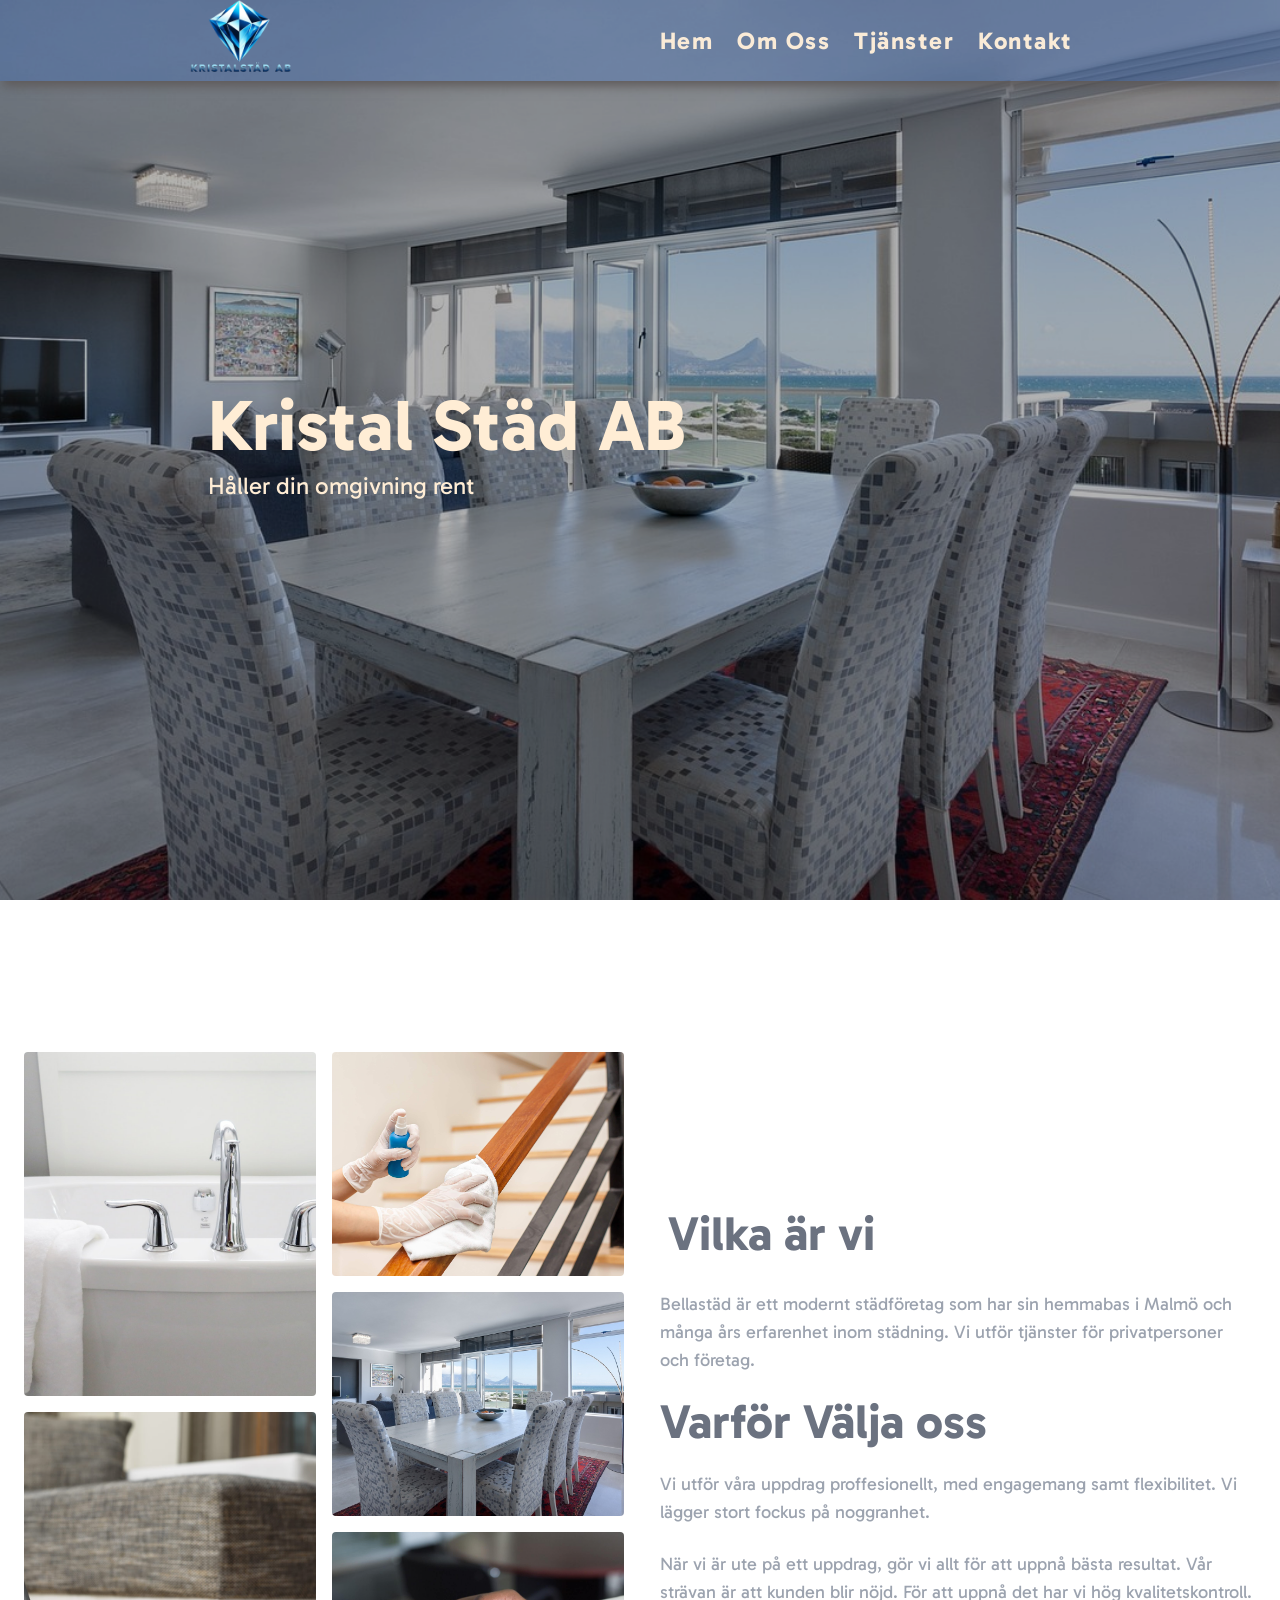
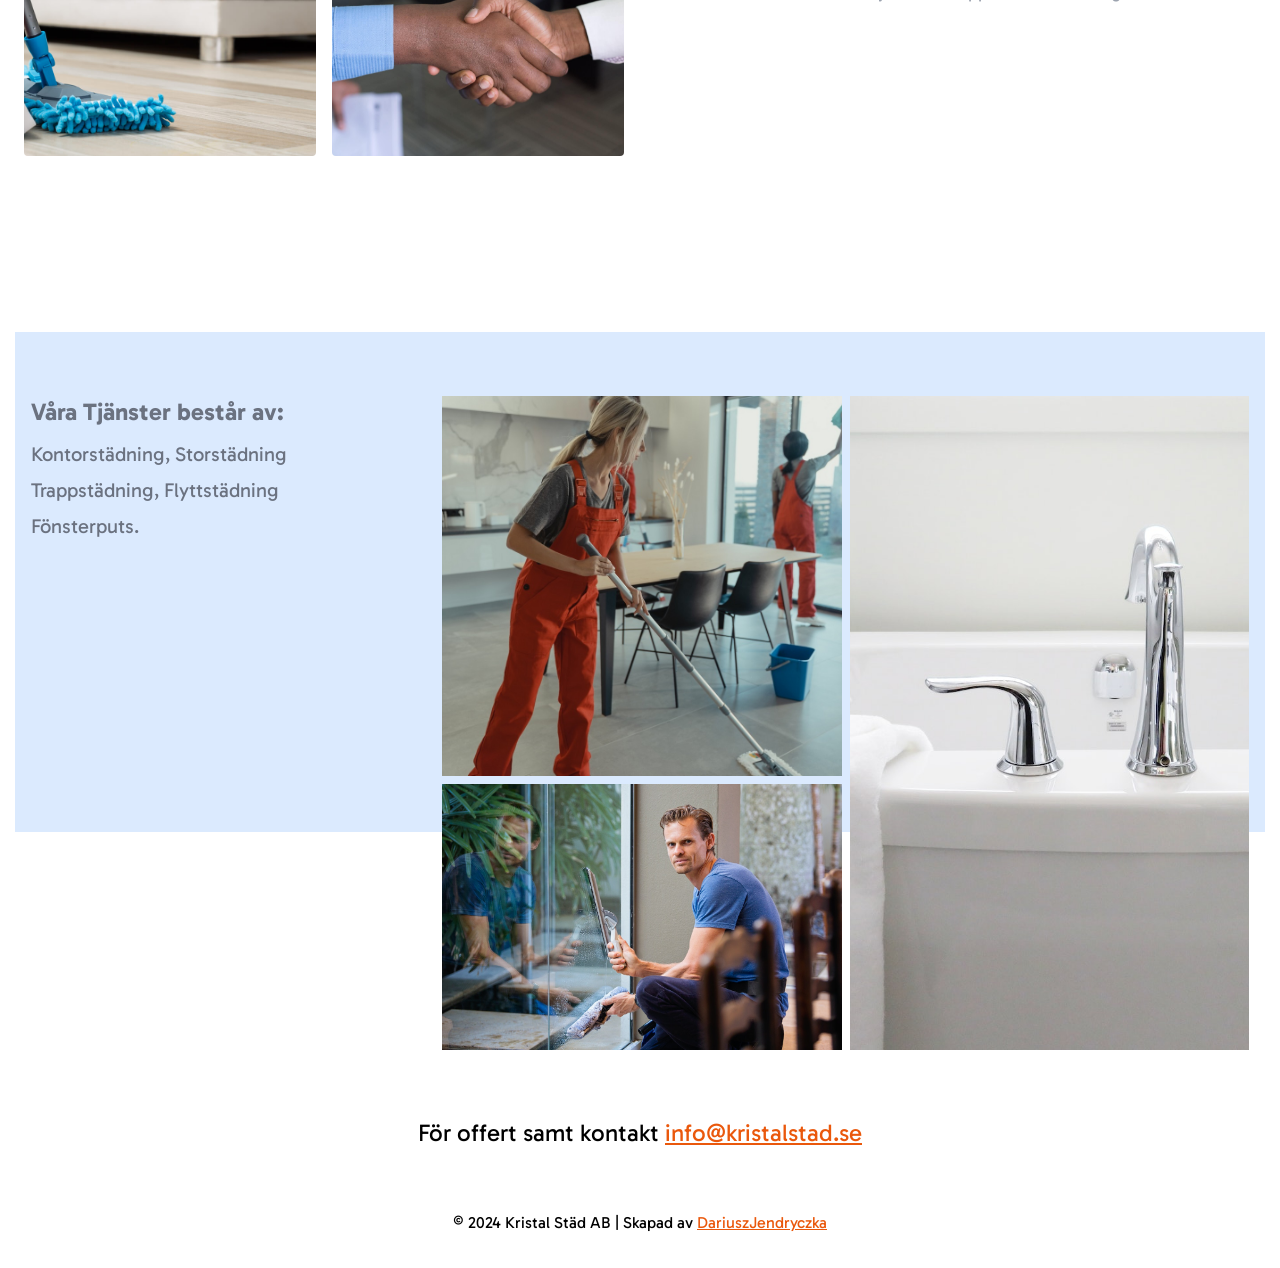
==== index.html @ 4c47a873 "Added logo" ====
<!DOCTYPE html>
<html lang="sv">
  <head>
    <meta charset="UTF-8" />
    <meta name="viewport" content="width=device-width, initial-scale=1.0" />
    <link rel="stylesheet" href="css/style.css" />
    <link rel="preconnect" href="https://fonts.googleapis.com" />
    <link rel="preconnect" href="https://fonts.gstatic.com" crossorigin />
    <link
      href="https://fonts.googleapis.com/css2?family=Gabarito:wght@400;500;600;800&display=swap"
      rel="stylesheet"
    />
    <title>Kristal Städ AB</title>
  </head>
  <body>
    <nav>
      <div class="logo">
        <a href="#"><img src="images/Logo Kristalstäd AB.png" alt="KristalStäd Logo" width="110"></a>
      </div>
      <ul class="nav-links">
        <li><a href="#">Hem</a></li>
        <li><a href="#about">Om Oss</a></li>
        <li><a href="#services">Tjänster</a></li>
        <li><a href="#contact">Kontakt</a></li>
      </ul>
      <div class="hamburger">
        <div class="line1"></div>
        <div class="line2"></div>
        <div class="line3"></div>
      </div>
    </nav>
    <main class="splash h-[100vh] flex flex-col justify-center items-start text-white">
        <div class="bg-black/30 absolute top-0 left-0 w-full h-screen"></div>
      <div class="md:left-[15%] absolute p-4">
        <h1 class="font-bold text-5xl md:text-7xl drop-shadow-2xl text-orange-100 z-50">
          Kristal Städ AB
        </h1>
        <h2 class="drop-shadow-2xl py-2 text-2xl text-orange-100">Håller din omgivning rent</h2>
      </div>
      
    </main>
    <section
      class="about max-w-[1300px] m-auto my-8 pt-28 px-4 grid lg:grid-cols-2 gap-4"
      id="about"
    >
      <div class="grid grid-cols-2 grid-rows-6 h-[80vh]">
        <img
          src="images/clean.jpg"
          alt=""
          class="object-cover w-full h-full p-2 row-span-3 rounded-xl"
        />

        <img
          src="images/omoss.jpg"
          alt=""
          class="object-cover w-full h-full p-2 row-span-2 rounded-xl"
        />

        <img
          src="images/dining.jpg"
          alt=""
          class="object-cover w-full h-full p-2 row-span-2 rounded-xl"
        />

        <img
          src="images/main .jpg"
          alt=""
          class="object-cover w-full h-full p-2 row-span-3 rounded-xl"
        />

        <img
          src="images/happy.jpg"
          alt=""
          class="object-cover w-full h-full p-2 row-span-2 rounded-xl"
        />
      </div>
      <div class="flex flex-col h-full justify-center">
        <h2 class="text-5xl font-bold p-5 text-gray-500">Vilka är vi</h2>
        <p class="p-3 text-lg text-gray-400">
          Bellastäd är ett modernt städföretag som har sin hemmabas i Malmö och
          många års erfarenhet inom städning. Vi utför tjänster för
          privatpersoner och företag.
        </p>
        <h2 class="text-5xl font-bold p-3 text-gray-500">Varför Välja oss</h2>
        <p class="p-3 text-lg text-gray-400">
          Vi utför våra uppdrag proffesionellt, med engagemang samt
          flexibilitet. Vi lägger stort fockus på noggranhet.
        </p>
        <p class="p-3 text-lg text-gray-400">
          När vi är ute på ett uppdrag, gör vi allt för att uppnå bästa
          resultat. Vår strävan är att kunden blir nöjd. För att uppnå det har
          vi hög kvalitetskontroll.
        </p>
      </div>
    </section>
    <section class="services h-full pt-14" id="services">
        <div id="services" class=" max-w-[1250px] lg:h-[500px] bg-blue-100 mx-auto my-20 pt-16 lg:mb-[20%] md:mb-[15%]  px-4 grid grid-cols-3 gap-4">
            <div class="  relative lg:col-span-1 col-span-3">
              <h3 class=" text-2xl font-bold text-gray-500">Våra Tjänster består av:</h3>
              <ul class=" pt-2 text-gray-500">
                <li class=" text-xl py-1">Kontorstädning, Storstädning</li>
                
                <li class=" text-xl py-1">Trappstädning, Flyttstädning</li>
                
                <li class=" text-xl py-1">Fönsterputs.</li>
              </ul>
            </div>
      
            <div class=" grid grid-cols-2 col-span-2 gap-2">
              <img class=" object-cover w-full h-[60%] lg:h-full row-span-1" src="images/kontor.jpg" alt='Städning av kontor' />
              <img class=" object-cover w-full h-full row-span-2" src="images/clean.jpg" alt='Städning av kontor' />
              <img class=" object-cover w-full h-[60%] lg:h-full row-span-1" src="images/window.jpg" alt='Städning av kontor' />
            </div>
          </div>
    </section>
    <footer id="contact">
      <div class=' w-full h-[10vh] flex justify-center items-center'>
        <h3 class="md:text-2xl">För offert samt kontakt <a href="mailto:info@kristalstad.se" class=' underline text-orange-600'>info@kristalstad.se</a></h3>
      </div>
      <div class=' w-full h-[10vh] flex justify-center items-center'>
        <p>&copy; 2024 Kristal Städ AB | Skapad av <a href="https://dariuszjendryczka.com" class=' underline text-orange-600'>DariuszJendryczka</a></p>
    </div>
    </footer>
    <script src="script.js"></script>
  </body>
</html>
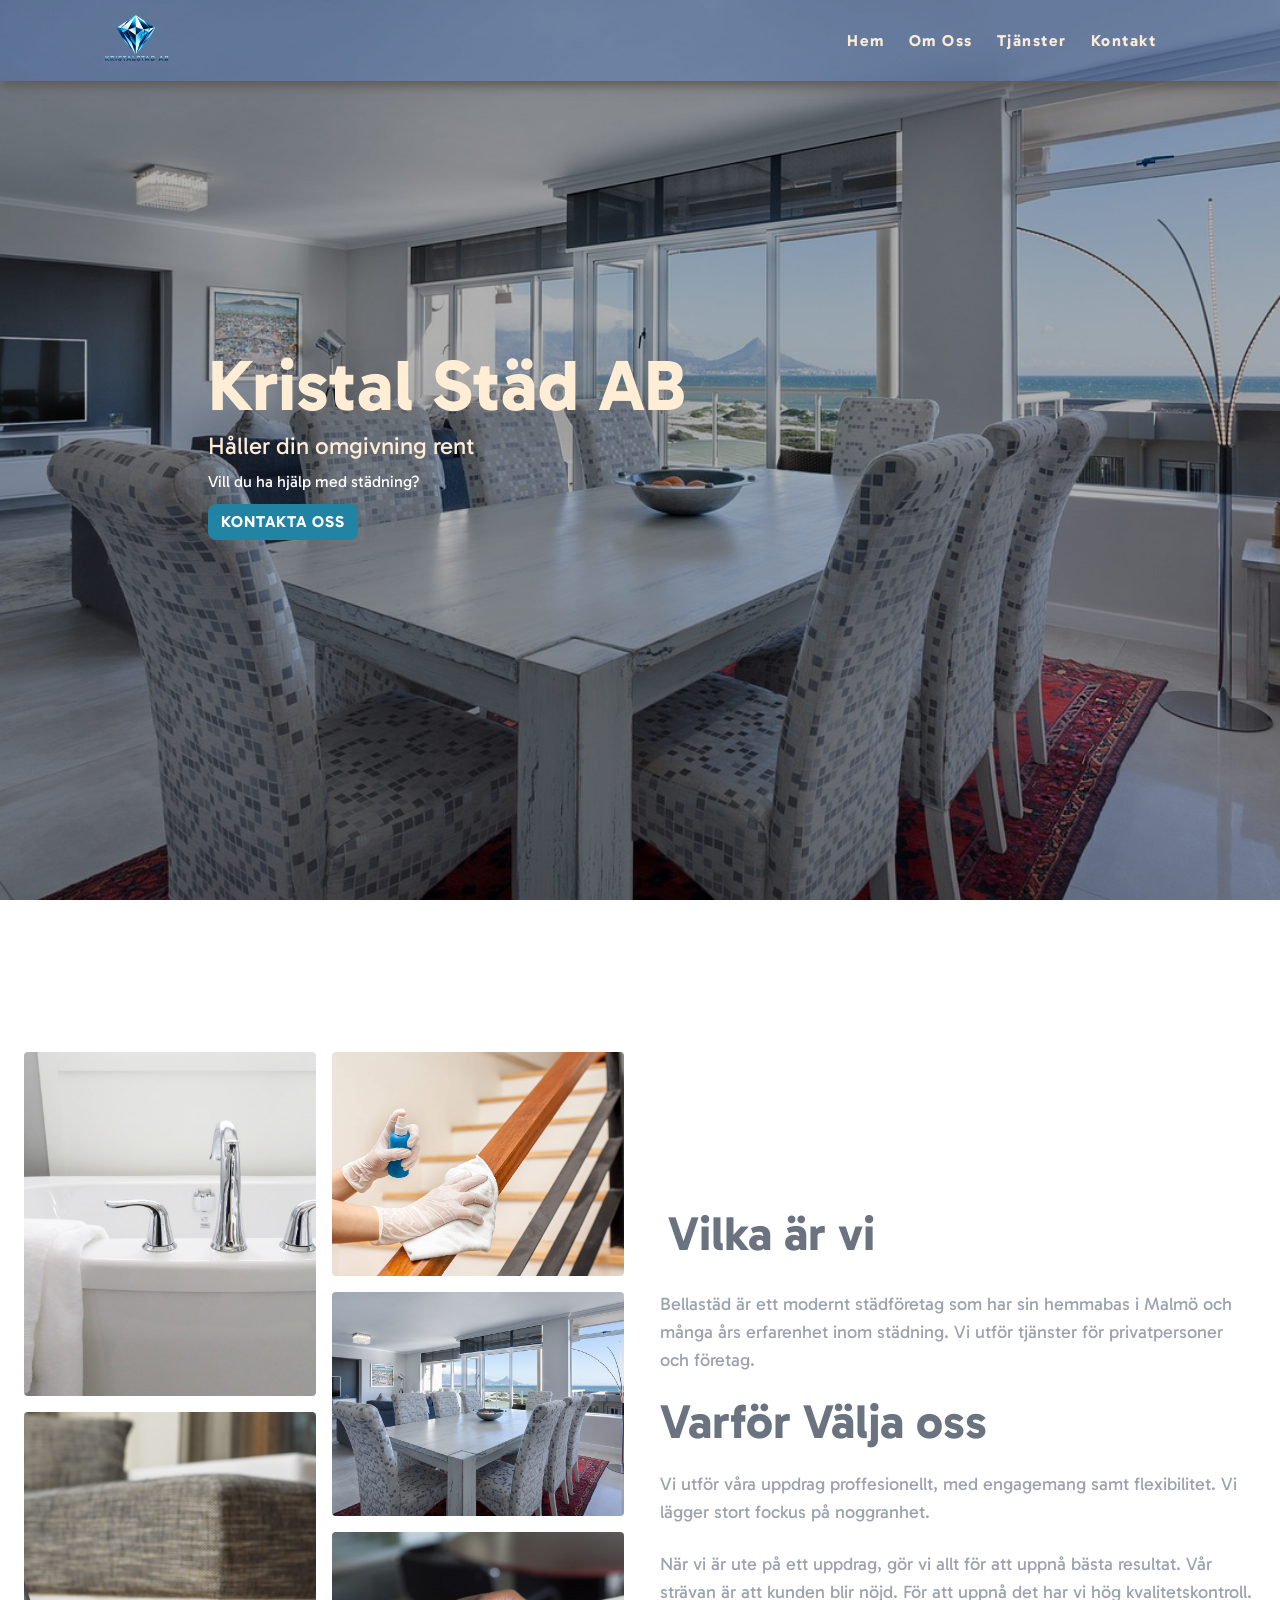
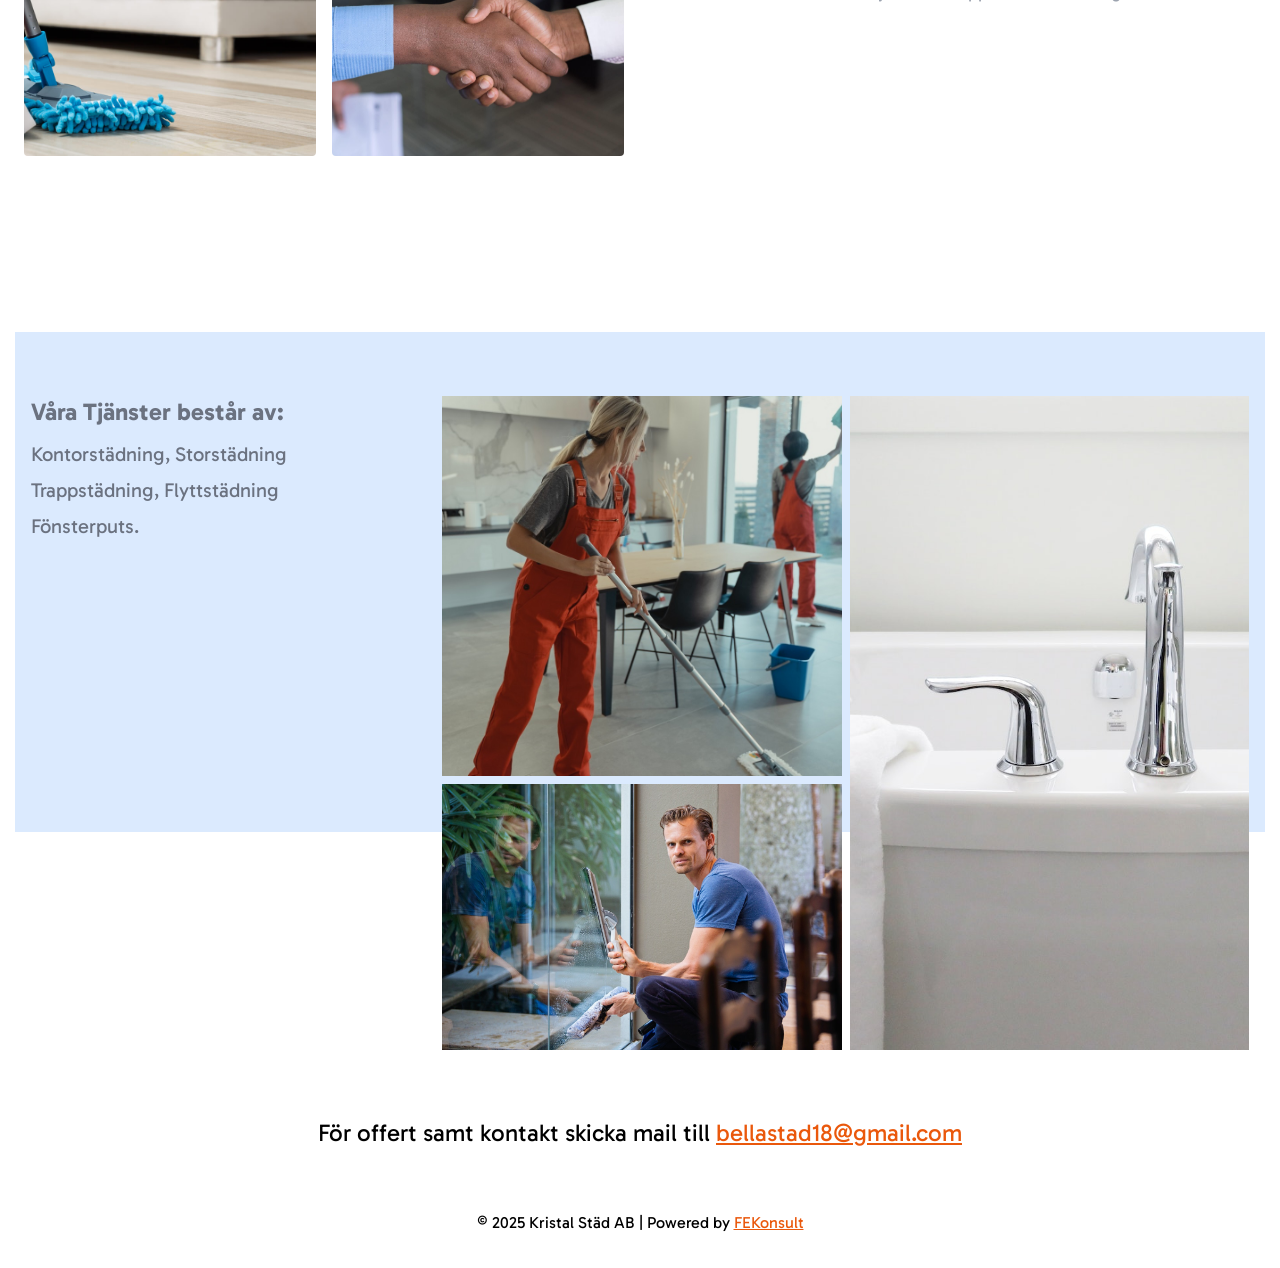
==== commit cb4da6b9: "rev3" ====
--- a/index.html
+++ b/index.html
@@ -15,7 +15,7 @@
   <body>
     <nav>
       <div class="logo">
-        <a href="#"><img src="images/Logo Kristalstäd AB.png" alt="KristalStäd Logo" width="110"></a>
+        <a href="#"><img src="images/Logo Kristalstäd AB.png" alt="KristalStäd Logo"  width="70"></a>
       </div>
       <ul class="nav-links">
         <li><a href="#">Hem</a></li>
@@ -36,6 +36,8 @@
           Kristal Städ AB
         </h1>
         <h2 class="drop-shadow-2xl py-2 text-2xl text-orange-100">Håller din omgivning rent</h2>
+        <p>Vill du ha hjälp med städning?</p>
+        <button class="cta-button" onclick="window.location.href='#contact'">Kontakta oss</button>
       </div>
       
     </main>
@@ -115,10 +117,10 @@
     </section>
     <footer id="contact">
       <div class=' w-full h-[10vh] flex justify-center items-center'>
-        <h3 class="md:text-2xl">För offert samt kontakt <a href="mailto:info@kristalstad.se" class=' underline text-orange-600'>info@kristalstad.se</a></h3>
+        <h3 class="md:text-2xl">För offert samt kontakt skicka mail till <a href="mailto:info@kristalstad.se" class=' underline text-orange-600'>bellastad18@gmail.com</a></h3>
       </div>
       <div class=' w-full h-[10vh] flex justify-center items-center'>
-        <p>&copy; 2024 Kristal Städ AB | Skapad av <a href="https://dariuszjendryczka.com" class=' underline text-orange-600'>DariuszJendryczka</a></p>
+        <p>&copy; 2025 Kristal Städ AB | Powered by <a href="https://fekonsult" class=' underline text-orange-600'>FEKonsult</a></p>
     </div>
     </footer>
     <script src="script.js"></script>
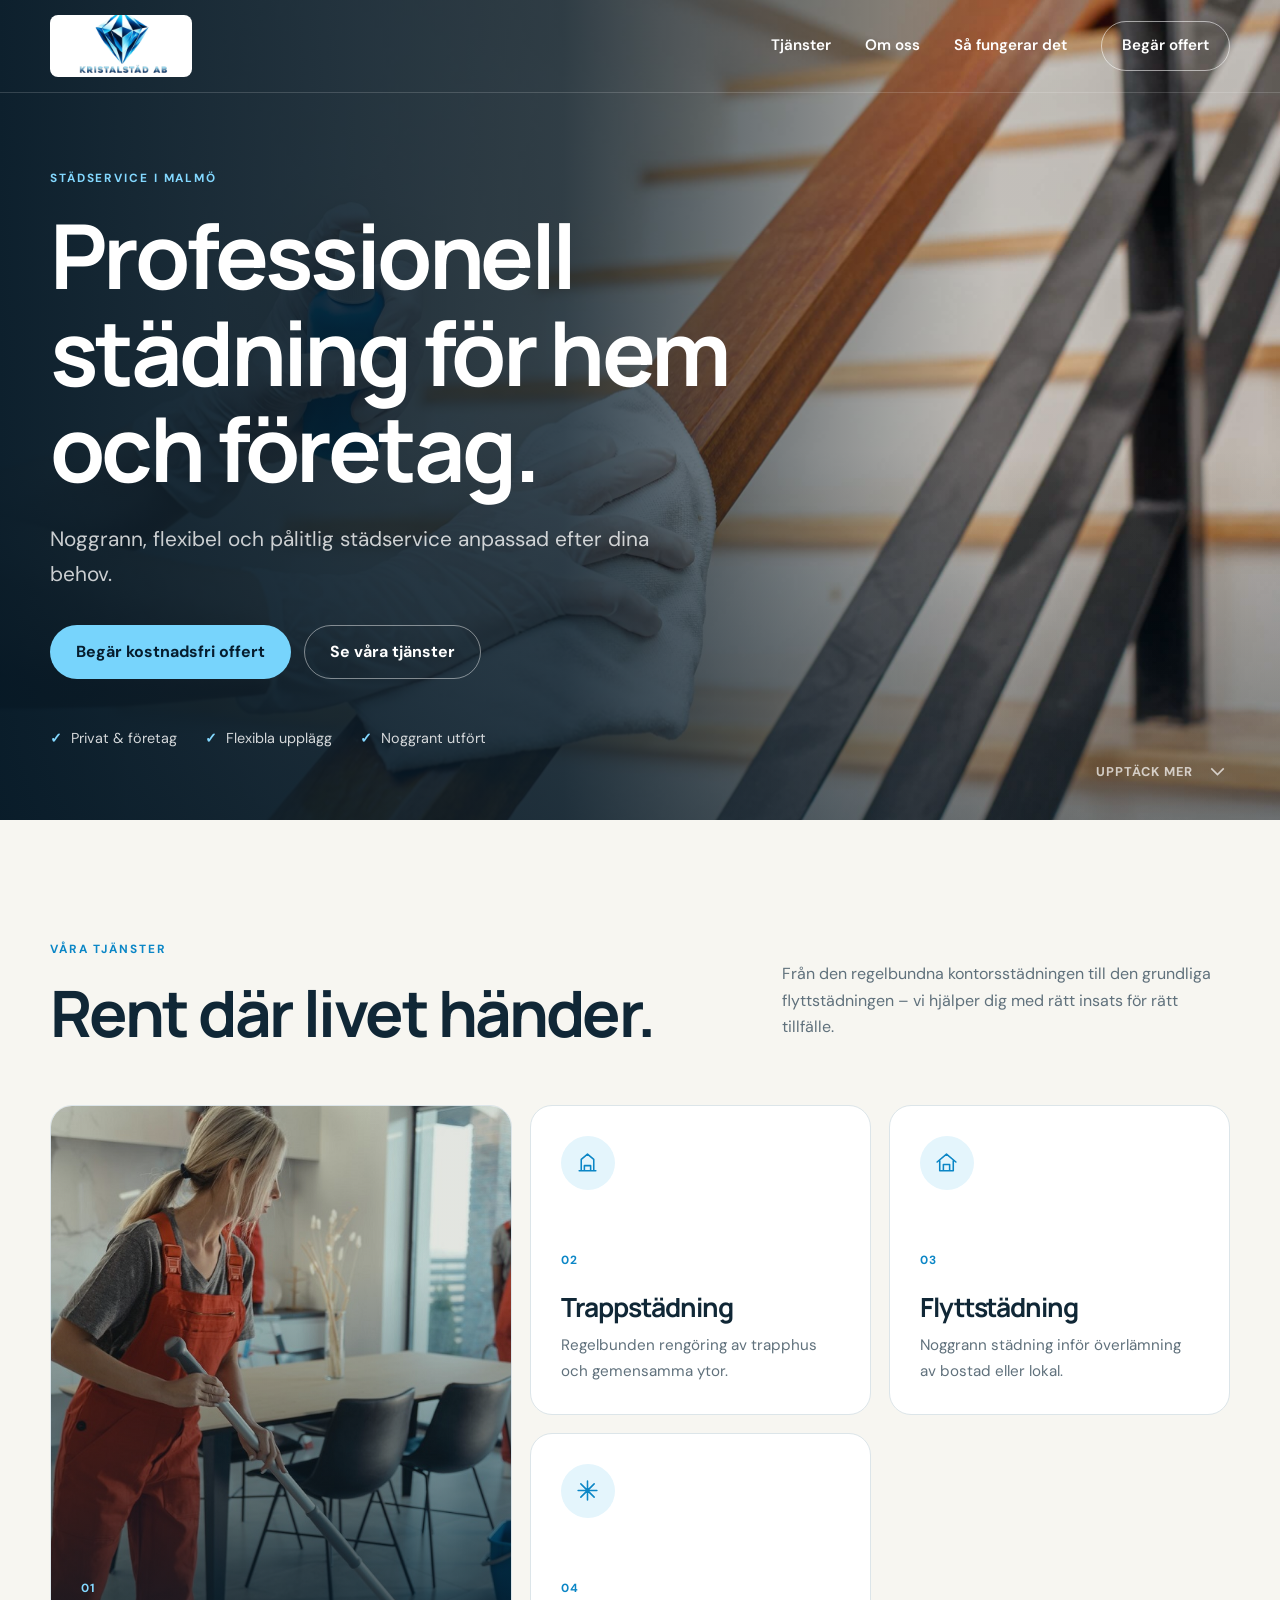
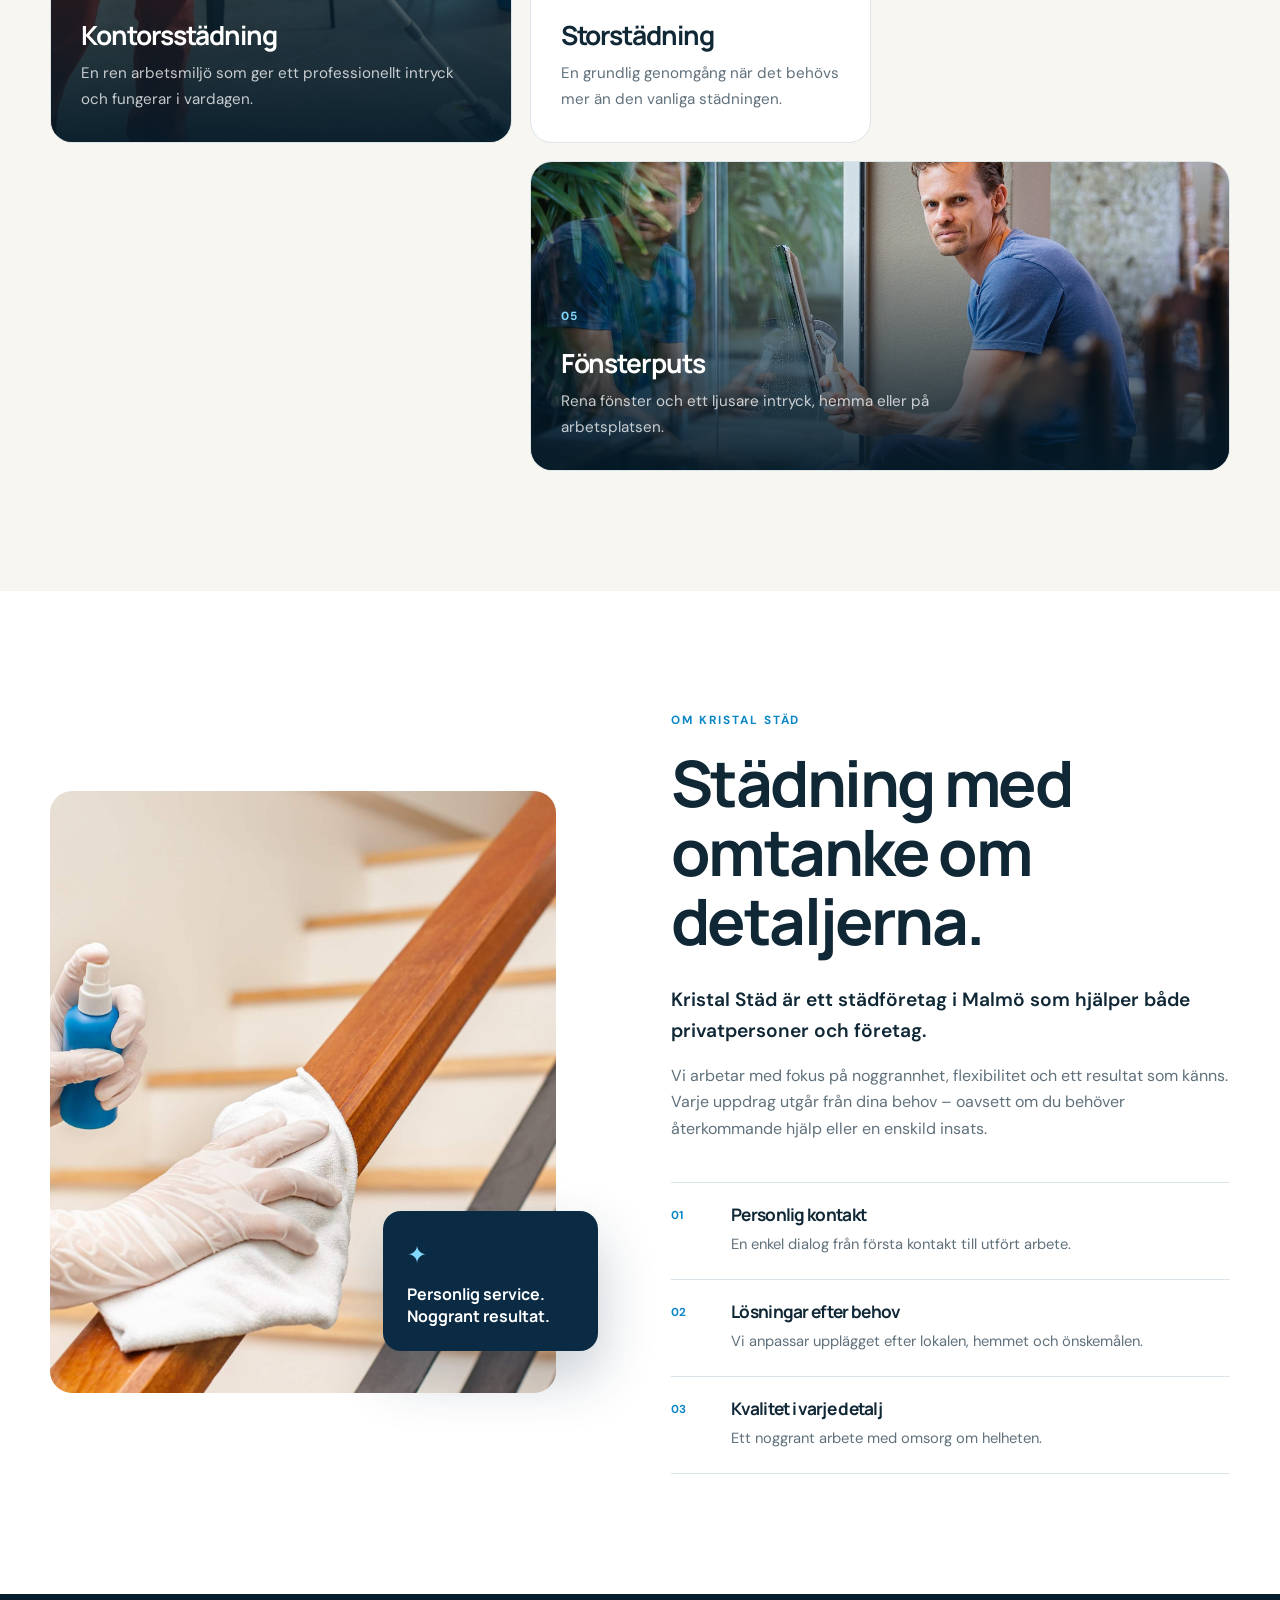
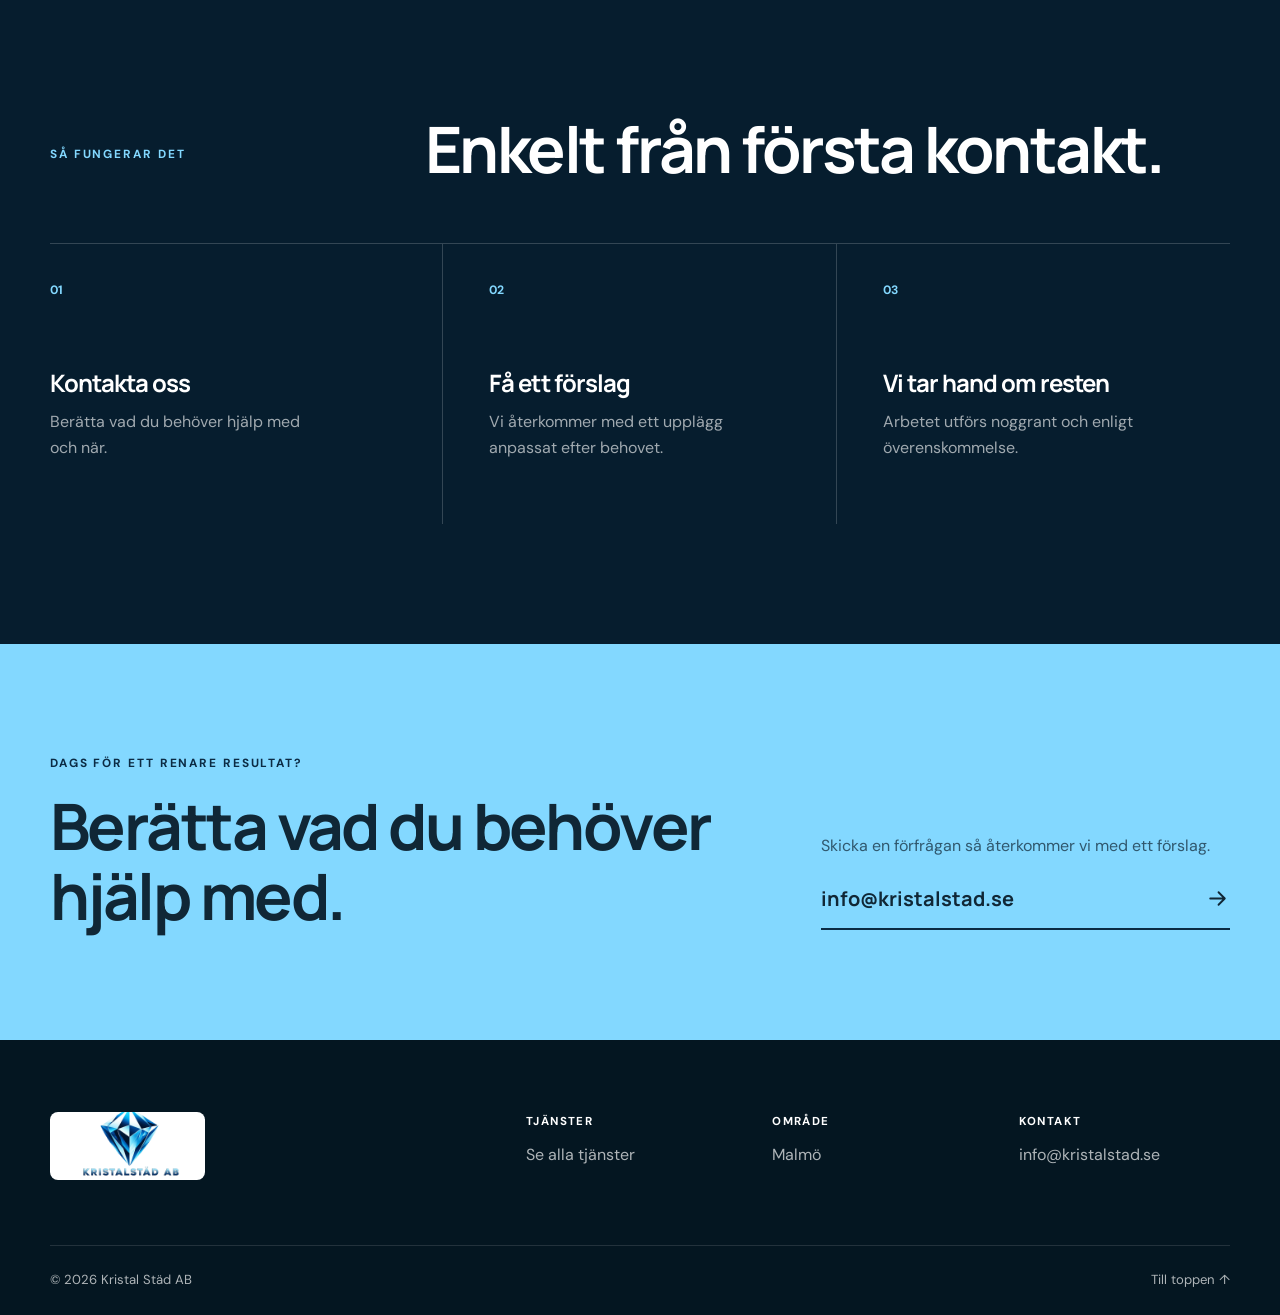
==== commit 4df608f0: "Redesign Kristal Stad website" ====
--- a/index.html
+++ b/index.html
@@ -1,128 +1,127 @@
-<!DOCTYPE html>
+<!doctype html>
 <html lang="sv">
-  <head>
-    <meta charset="UTF-8" />
-    <meta name="viewport" content="width=device-width, initial-scale=1.0" />
-    <link rel="stylesheet" href="css/style.css" />
-    <link rel="preconnect" href="https://fonts.googleapis.com" />
-    <link rel="preconnect" href="https://fonts.gstatic.com" crossorigin />
-    <link
-      href="https://fonts.googleapis.com/css2?family=Gabarito:wght@400;500;600;800&display=swap"
-      rel="stylesheet"
-    />
-    <title>Kristal Städ AB</title>
-  </head>
-  <body>
-    <nav>
-      <div class="logo">
-        <a href="#"><img src="images/Logo Kristalstäd AB.png" alt="KristalStäd Logo"  width="70"></a>
+<head>
+  <meta charset="UTF-8">
+  <meta name="viewport" content="width=device-width, initial-scale=1.0">
+  <meta name="description" content="Kristal Städ erbjuder professionell städning för privatpersoner och företag i Malmö. Kontorsstädning, flyttstädning, storstädning, trappstädning och fönsterputs.">
+  <meta name="theme-color" content="#0b2b44">
+  <title>Kristal Städ | Professionell städning i Malmö</title>
+  <link rel="preconnect" href="https://fonts.googleapis.com">
+  <link rel="preconnect" href="https://fonts.gstatic.com" crossorigin>
+  <link href="https://fonts.googleapis.com/css2?family=DM+Sans:wght@400;500;600;700&family=Manrope:wght@500;600;700;800&display=swap" rel="stylesheet">
+  <link rel="stylesheet" href="css/style.css">
+  <script src="script.js" defer></script>
+</head>
+<body>
+  <a class="skip-link" href="#main">Hoppa till innehållet</a>
+  <header class="site-header" data-header>
+    <div class="container header-inner">
+      <a class="brand" href="#top" aria-label="Kristal Städ – startsida"><img src="images/Logo Kristalstäd AB.png" alt="Kristal Städ AB"></a>
+      <button class="menu-toggle" type="button" aria-expanded="false" aria-controls="main-navigation" aria-label="Öppna meny"><span></span><span></span><span></span></button>
+      <nav class="main-nav" id="main-navigation" aria-label="Huvudmeny">
+        <a href="#tjanster">Tjänster</a><a href="#om-oss">Om oss</a><a href="#sa-fungerar-det">Så fungerar det</a>
+        <a class="nav-cta" href="mailto:info@kristalstad.se?subject=Offertförfrågan">Begär offert</a>
+      </nav>
+    </div>
+  </header>
+
+  <main id="main">
+    <section class="hero" id="top">
+      <div class="hero-image" aria-hidden="true"></div><div class="hero-overlay" aria-hidden="true"></div>
+      <div class="container hero-content">
+        <p class="eyebrow light">Städservice i Malmö</p>
+        <h1>Professionell städning för hem och företag.</h1>
+        <p class="hero-lead">Noggrann, flexibel och pålitlig städservice anpassad efter dina behov.</p>
+        <div class="hero-actions">
+          <a class="button button-primary" href="mailto:info@kristalstad.se?subject=Offertförfrågan">Begär kostnadsfri offert</a>
+          <a class="button button-ghost" href="#tjanster">Se våra tjänster</a>
+        </div>
+        <ul class="trust-list" aria-label="Fördelar"><li>Privat &amp; företag</li><li>Flexibla upplägg</li><li>Noggrant utfört</li></ul>
       </div>
-      <ul class="nav-links">
-        <li><a href="#">Hem</a></li>
-        <li><a href="#about">Om Oss</a></li>
-        <li><a href="#services">Tjänster</a></li>
-        <li><a href="#contact">Kontakt</a></li>
-      </ul>
-      <div class="hamburger">
-        <div class="line1"></div>
-        <div class="line2"></div>
-        <div class="line3"></div>
-      </div>
-    </nav>
-    <main class="splash h-[100vh] flex flex-col justify-center items-start text-white">
-        <div class="bg-black/30 absolute top-0 left-0 w-full h-screen"></div>
-      <div class="md:left-[15%] absolute p-4">
-        <h1 class="font-bold text-5xl md:text-7xl drop-shadow-2xl text-orange-100 z-50">
-          Kristal Städ AB
-        </h1>
-        <h2 class="drop-shadow-2xl py-2 text-2xl text-orange-100">Håller din omgivning rent</h2>
-        <p>Vill du ha hjälp med städning?</p>
-        <button class="cta-button" onclick="window.location.href='#contact'">Kontakta oss</button>
-      </div>
-      
-    </main>
-    <section
-      class="about max-w-[1300px] m-auto my-8 pt-28 px-4 grid lg:grid-cols-2 gap-4"
-      id="about"
-    >
-      <div class="grid grid-cols-2 grid-rows-6 h-[80vh]">
-        <img
-          src="images/clean.jpg"
-          alt=""
-          class="object-cover w-full h-full p-2 row-span-3 rounded-xl"
-        />
+      <a class="scroll-cue" href="#tjanster" aria-label="Fortsätt till våra tjänster"><span>Upptäck mer</span><svg viewBox="0 0 24 24" aria-hidden="true"><path d="m6 9 6 6 6-6"/></svg></a>
+    </section>
 
-        <img
-          src="images/omoss.jpg"
-          alt=""
-          class="object-cover w-full h-full p-2 row-span-2 rounded-xl"
-        />
-
-        <img
-          src="images/dining.jpg"
-          alt=""
-          class="object-cover w-full h-full p-2 row-span-2 rounded-xl"
-        />
-
-        <img
-          src="images/main .jpg"
-          alt=""
-          class="object-cover w-full h-full p-2 row-span-3 rounded-xl"
-        />
-
-        <img
-          src="images/happy.jpg"
-          alt=""
-          class="object-cover w-full h-full p-2 row-span-2 rounded-xl"
-        />
-      </div>
-      <div class="flex flex-col h-full justify-center">
-        <h2 class="text-5xl font-bold p-5 text-gray-500">Vilka är vi</h2>
-        <p class="p-3 text-lg text-gray-400">
-          Bellastäd är ett modernt städföretag som har sin hemmabas i Malmö och
-          många års erfarenhet inom städning. Vi utför tjänster för
-          privatpersoner och företag.
-        </p>
-        <h2 class="text-5xl font-bold p-3 text-gray-500">Varför Välja oss</h2>
-        <p class="p-3 text-lg text-gray-400">
-          Vi utför våra uppdrag proffesionellt, med engagemang samt
-          flexibilitet. Vi lägger stort fockus på noggranhet.
-        </p>
-        <p class="p-3 text-lg text-gray-400">
-          När vi är ute på ett uppdrag, gör vi allt för att uppnå bästa
-          resultat. Vår strävan är att kunden blir nöjd. För att uppnå det har
-          vi hög kvalitetskontroll.
-        </p>
+    <section class="section services" id="tjanster">
+      <div class="container">
+        <div class="section-heading reveal">
+          <div><p class="eyebrow">Våra tjänster</p><h2>Rent där livet händer.</h2></div>
+          <p>Från den regelbundna kontorsstädningen till den grundliga flyttstädningen – vi hjälper dig med rätt insats för rätt tillfälle.</p>
+        </div>
+        <div class="service-grid">
+          <article class="service-card service-card-featured reveal">
+            <img src="images/kontor.jpg" alt="Städning av en modern kontorsmiljö" loading="lazy"><div class="service-shade"></div>
+            <div class="service-content"><span class="service-number">01</span><h3>Kontorsstädning</h3><p>En ren arbetsmiljö som ger ett professionellt intryck och fungerar i vardagen.</p></div>
+          </article>
+          <article class="service-card reveal">
+            <span class="service-icon" aria-hidden="true"><svg viewBox="0 0 24 24"><path d="M4 20h16M6 20V9l6-5 6 5v11M9 20v-5h6v5"/></svg></span>
+            <span class="service-number">02</span><h3>Trappstädning</h3><p>Regelbunden rengöring av trapphus och gemensamma ytor.</p>
+          </article>
+          <article class="service-card reveal">
+            <span class="service-icon" aria-hidden="true"><svg viewBox="0 0 24 24"><path d="M3 11.5 12 4l9 7.5M5.5 10v10h13V10M9 20v-6h6v6"/></svg></span>
+            <span class="service-number">03</span><h3>Flyttstädning</h3><p>Noggrann städning inför överlämning av bostad eller lokal.</p>
+          </article>
+          <article class="service-card reveal">
+            <span class="service-icon" aria-hidden="true"><svg viewBox="0 0 24 24"><path d="M12 3v18M3 12h18M5.6 5.6l12.8 12.8M18.4 5.6 5.6 18.4"/></svg></span>
+            <span class="service-number">04</span><h3>Storstädning</h3><p>En grundlig genomgång när det behövs mer än den vanliga städningen.</p>
+          </article>
+          <article class="service-card service-card-image reveal">
+            <img src="images/window.jpg" alt="Professionell fönsterputs" loading="lazy"><div class="service-shade"></div>
+            <div class="service-content"><span class="service-number">05</span><h3>Fönsterputs</h3><p>Rena fönster och ett ljusare intryck, hemma eller på arbetsplatsen.</p></div>
+          </article>
+        </div>
       </div>
     </section>
-    <section class="services h-full pt-14" id="services">
-        <div id="services" class=" max-w-[1250px] lg:h-[500px] bg-blue-100 mx-auto my-20 pt-16 lg:mb-[20%] md:mb-[15%]  px-4 grid grid-cols-3 gap-4">
-            <div class="  relative lg:col-span-1 col-span-3">
-              <h3 class=" text-2xl font-bold text-gray-500">Våra Tjänster består av:</h3>
-              <ul class=" pt-2 text-gray-500">
-                <li class=" text-xl py-1">Kontorstädning, Storstädning</li>
-                
-                <li class=" text-xl py-1">Trappstädning, Flyttstädning</li>
-                
-                <li class=" text-xl py-1">Fönsterputs.</li>
-              </ul>
-            </div>
-      
-            <div class=" grid grid-cols-2 col-span-2 gap-2">
-              <img class=" object-cover w-full h-[60%] lg:h-full row-span-1" src="images/kontor.jpg" alt='Städning av kontor' />
-              <img class=" object-cover w-full h-full row-span-2" src="images/clean.jpg" alt='Städning av kontor' />
-              <img class=" object-cover w-full h-[60%] lg:h-full row-span-1" src="images/window.jpg" alt='Städning av kontor' />
-            </div>
+
+    <section class="section about" id="om-oss">
+      <div class="container about-grid">
+        <div class="about-visual reveal">
+          <img src="images/omoss.jpg" alt="Noggrann rengöring av en trappa" loading="lazy">
+          <div class="about-note"><span class="sparkle" aria-hidden="true">✦</span><p>Personlig service.<br>Noggrant resultat.</p></div>
+        </div>
+        <div class="about-copy reveal">
+          <p class="eyebrow">Om Kristal Städ</p><h2>Städning med omtanke om detaljerna.</h2>
+          <p class="lead">Kristal Städ är ett städföretag i Malmö som hjälper både privatpersoner och företag.</p>
+          <p>Vi arbetar med fokus på noggrannhet, flexibilitet och ett resultat som känns. Varje uppdrag utgår från dina behov – oavsett om du behöver återkommande hjälp eller en enskild insats.</p>
+          <div class="value-list">
+            <div class="value-item"><span>01</span><div><h3>Personlig kontakt</h3><p>En enkel dialog från första kontakt till utfört arbete.</p></div></div>
+            <div class="value-item"><span>02</span><div><h3>Lösningar efter behov</h3><p>Vi anpassar upplägget efter lokalen, hemmet och önskemålen.</p></div></div>
+            <div class="value-item"><span>03</span><div><h3>Kvalitet i varje detalj</h3><p>Ett noggrant arbete med omsorg om helheten.</p></div></div>
           </div>
+        </div>
+      </div>
     </section>
-    <footer id="contact">
-      <div class=' w-full h-[10vh] flex justify-center items-center'>
-        <h3 class="md:text-2xl">För offert samt kontakt skicka mail till <a href="mailto:info@kristalstad.se" class=' underline text-orange-600'>bellastad18@gmail.com</a></h3>
+
+    <section class="section process" id="sa-fungerar-det">
+      <div class="container">
+        <div class="process-heading reveal"><p class="eyebrow light">Så fungerar det</p><h2>Enkelt från första kontakt.</h2></div>
+        <div class="process-grid">
+          <article class="process-step reveal"><span>01</span><h3>Kontakta oss</h3><p>Berätta vad du behöver hjälp med och när.</p></article>
+          <article class="process-step reveal"><span>02</span><h3>Få ett förslag</h3><p>Vi återkommer med ett upplägg anpassat efter behovet.</p></article>
+          <article class="process-step reveal"><span>03</span><h3>Vi tar hand om resten</h3><p>Arbetet utförs noggrant och enligt överenskommelse.</p></article>
+        </div>
       </div>
-      <div class=' w-full h-[10vh] flex justify-center items-center'>
-        <p>&copy; 2025 Kristal Städ AB | Powered by <a href="https://fekonsult" class=' underline text-orange-600'>FEKonsult</a></p>
+    </section>
+
+    <section class="contact" id="kontakt">
+      <div class="container contact-inner reveal">
+        <div><p class="eyebrow">Dags för ett renare resultat?</p><h2>Berätta vad du behöver hjälp med.</h2></div>
+        <div class="contact-action"><p>Skicka en förfrågan så återkommer vi med ett förslag.</p>
+          <a class="email-link" href="mailto:info@kristalstad.se?subject=Offertförfrågan"><span>info@kristalstad.se</span><svg viewBox="0 0 24 24" aria-hidden="true"><path d="M5 12h14M13 6l6 6-6 6"/></svg></a>
+        </div>
+      </div>
+    </section>
+  </main>
+
+  <footer class="site-footer">
+    <div class="container footer-main">
+      <a class="brand footer-brand" href="#top" aria-label="Kristal Städ – tillbaka till toppen"><img src="images/Logo Kristalstäd AB.png" alt="Kristal Städ AB"></a>
+      <div class="footer-links">
+        <div><p class="footer-label">Tjänster</p><a href="#tjanster">Se alla tjänster</a></div>
+        <div><p class="footer-label">Område</p><p>Malmö</p></div>
+        <div><p class="footer-label">Kontakt</p><a href="mailto:info@kristalstad.se">info@kristalstad.se</a></div>
+      </div>
     </div>
-    </footer>
-    <script src="script.js"></script>
-  </body>
+    <div class="container footer-bottom"><p>© <span data-year></span> Kristal Städ AB</p><a href="#top">Till toppen ↑</a></div>
+  </footer>
+</body>
 </html>
--- a/css/style.css
+++ b/css/style.css
@@ -0,0 +1,176 @@
+:root {
+  --navy: #0b2b44; --navy-deep: #061d2e; --blue: #0b86c6; --blue-light: #e4f5fc;
+  --cream: #f7f6f1; --white: #fff; --ink: #102736; --muted: #60717c; --line: #dce5e9;
+  --container: 1180px; --radius: 22px;
+}
+*, *::before, *::after { box-sizing: border-box; }
+html { scroll-behavior: smooth; }
+body { margin: 0; color: var(--ink); background: var(--cream); font-family: "DM Sans", sans-serif; font-size: 16px; line-height: 1.65; -webkit-font-smoothing: antialiased; }
+body.menu-open { overflow: hidden; }
+img { display: block; max-width: 100%; }
+a { color: inherit; text-decoration: none; }
+button { color: inherit; font: inherit; }
+h1, h2, h3, p { margin-top: 0; }
+h1, h2, h3 { font-family: "Manrope", sans-serif; letter-spacing: -.04em; line-height: 1.08; }
+.container { width: min(calc(100% - 40px), var(--container)); margin-inline: auto; }
+.section { padding: 120px 0; }
+.skip-link { position: fixed; z-index: 1000; top: 10px; left: 10px; padding: 10px 16px; color: var(--white); background: var(--navy); transform: translateY(-160%); transition: transform .2s; }
+.skip-link:focus { transform: translateY(0); }
+.eyebrow { margin-bottom: 18px; color: var(--blue); font-size: .74rem; font-weight: 700; letter-spacing: .16em; text-transform: uppercase; }
+.eyebrow.light { color: #83d8ff; }
+.button { display: inline-flex; min-height: 54px; align-items: center; justify-content: center; border: 1px solid transparent; border-radius: 999px; padding: 0 25px; font-weight: 700; transition: transform .2s, background-color .2s, border-color .2s; }
+.button:hover { transform: translateY(-2px); }
+.button-primary { color: var(--navy-deep); background: #77d4fc; }
+.button-primary:hover { background: #a6e4ff; }
+.button-ghost { color: var(--white); border-color: rgba(255,255,255,.45); }
+.button-ghost:hover { border-color: var(--white); background: rgba(255,255,255,.08); }
+
+.site-header { position: fixed; z-index: 100; top: 0; left: 0; width: 100%; border-bottom: 1px solid rgba(255,255,255,.16); transition: background-color .25s, box-shadow .25s, border-color .25s; }
+.site-header.is-scrolled { border-color: transparent; background: rgba(6,29,46,.96); box-shadow: 0 10px 30px rgba(6,29,46,.15); backdrop-filter: blur(12px); }
+.header-inner { display: flex; min-height: 92px; align-items: center; justify-content: space-between; gap: 30px; }
+.brand { display: block; width: 142px; height: 62px; overflow: hidden; border-radius: 8px; background: var(--white); }
+.brand img { width: 100%; height: 100%; object-fit: contain; transform: scale(1.55); }
+.main-nav { display: flex; align-items: center; gap: 34px; color: var(--white); font-size: .95rem; font-weight: 600; }
+.main-nav > a:not(.nav-cta) { position: relative; }
+.main-nav > a:not(.nav-cta)::after { content: ""; position: absolute; right: 0; bottom: -7px; left: 0; height: 1px; background: #83d8ff; transform: scaleX(0); transform-origin: right; transition: transform .25s; }
+.main-nav > a:hover::after { transform: scaleX(1); transform-origin: left; }
+.nav-cta { border: 1px solid rgba(255,255,255,.55); border-radius: 999px; padding: 11px 20px; transition: background-color .2s, color .2s; }
+.nav-cta:hover { color: var(--navy); background: var(--white); }
+.menu-toggle { display: none; border: 0; background: transparent; cursor: pointer; }
+
+.hero { position: relative; display: flex; min-height: 820px; align-items: center; overflow: hidden; color: var(--white); background: var(--navy-deep); }
+.hero-image { position: absolute; inset: 0; background: url("../images/omoss.jpg") center 52% / cover no-repeat; transform: scale(1.02); }
+.hero-overlay { position: absolute; inset: 0; background: linear-gradient(90deg, rgba(4,24,38,.96) 0%, rgba(4,24,38,.8) 44%, rgba(4,24,38,.18) 78%), linear-gradient(0deg, rgba(4,24,38,.42), transparent 45%); }
+.hero-content { position: relative; z-index: 1; padding-top: 100px; }
+.hero-content h1 { max-width: 820px; margin-bottom: 25px; font-size: clamp(3.4rem, 7vw, 6.8rem); font-weight: 700; }
+.hero-lead { max-width: 600px; margin-bottom: 34px; color: rgba(255,255,255,.78); font-size: clamp(1.08rem, 2vw, 1.3rem); }
+.hero-actions { display: flex; flex-wrap: wrap; gap: 13px; }
+.trust-list { display: flex; flex-wrap: wrap; gap: 12px 28px; margin: 48px 0 0; padding: 0; list-style: none; color: rgba(255,255,255,.82); font-size: .9rem; }
+.trust-list li::before { content: "✓"; margin-right: 9px; color: #83d8ff; font-weight: 700; }
+.scroll-cue { position: absolute; z-index: 2; right: max(20px, calc((100% - var(--container))/2)); bottom: 36px; display: flex; align-items: center; gap: 12px; color: rgba(255,255,255,.7); font-size: .8rem; font-weight: 700; letter-spacing: .08em; text-transform: uppercase; }
+.scroll-cue svg { width: 25px; fill: none; stroke: currentColor; stroke-width: 1.5; }
+
+.services { background: var(--cream); }
+.section-heading { display: grid; grid-template-columns: 1.2fr .8fr; align-items: end; gap: 60px; margin-bottom: 58px; }
+.section-heading h2, .about-copy h2, .contact h2 { margin-bottom: 0; font-size: clamp(2.4rem, 5vw, 4.8rem); }
+.section-heading > p { max-width: 480px; margin-bottom: 6px; color: var(--muted); }
+.service-grid { display: grid; grid-template-columns: 1.15fr .85fr .85fr; grid-template-rows: repeat(2, minmax(310px, auto)); gap: 18px; }
+.service-card { position: relative; display: flex; min-height: 310px; flex-direction: column; overflow: hidden; border: 1px solid var(--line); border-radius: var(--radius); padding: 30px; background: var(--white); transition: transform .3s, box-shadow .3s; }
+.service-card:hover { transform: translateY(-5px); box-shadow: 0 22px 50px rgba(26,54,70,.1); }
+.service-card-featured { grid-row: 1 / 3; min-height: 638px; justify-content: flex-end; color: var(--white); }
+.service-card-image { grid-column: 2 / 4; justify-content: flex-end; color: var(--white); }
+.service-card > img { position: absolute; inset: 0; width: 100%; height: 100%; object-fit: cover; }
+.service-card-featured > img { object-position: 53% center; }
+.service-card-image > img { object-position: center 40%; }
+.service-shade { position: absolute; inset: 0; background: linear-gradient(0deg, rgba(4,26,40,.94), rgba(4,26,40,.02) 75%); }
+.service-content { position: relative; z-index: 1; }
+.service-icon { display: grid; width: 54px; height: 54px; place-items: center; border-radius: 50%; color: var(--blue); background: var(--blue-light); }
+.service-icon svg { width: 25px; fill: none; stroke: currentColor; stroke-linecap: round; stroke-linejoin: round; stroke-width: 1.5; }
+.service-number { display: block; margin: auto 0 22px; color: var(--blue); font-size: .74rem; font-weight: 700; letter-spacing: .12em; }
+.service-card-featured .service-number, .service-card-image .service-number { margin-top: 0; color: #83d8ff; }
+.service-card h3 { margin-bottom: 12px; font-size: 1.65rem; }
+.service-card p { max-width: 440px; margin-bottom: 0; color: var(--muted); font-size: .95rem; }
+.service-card-featured p, .service-card-image p { color: rgba(255,255,255,.76); }
+
+.about { overflow: hidden; background: var(--white); }
+.about-grid { display: grid; grid-template-columns: .95fr 1.05fr; align-items: center; gap: clamp(60px, 9vw, 130px); }
+.about-visual { position: relative; }
+.about-visual > img { width: 100%; aspect-ratio: .84; border-radius: var(--radius); object-fit: cover; }
+.about-note { position: absolute; right: -42px; bottom: 42px; min-width: 215px; border-radius: 18px; padding: 24px; color: var(--white); background: var(--navy); box-shadow: 0 25px 55px rgba(11,43,68,.24); }
+.about-note p { margin: 10px 0 0; font-family: "Manrope", sans-serif; font-weight: 700; line-height: 1.35; }
+.sparkle { color: #83d8ff; font-size: 1.5rem; }
+.about-copy .lead { margin: 28px 0 16px; color: var(--ink); font-size: 1.2rem; font-weight: 600; }
+.about-copy > p:not(.eyebrow):not(.lead) { color: var(--muted); }
+.value-list { margin-top: 40px; border-top: 1px solid var(--line); }
+.value-item { display: grid; grid-template-columns: 42px 1fr; gap: 18px; border-bottom: 1px solid var(--line); padding: 23px 0; }
+.value-item > span { color: var(--blue); font-size: .72rem; font-weight: 700; }
+.value-item h3 { margin-bottom: 7px; font-size: 1.08rem; }
+.value-item p { margin-bottom: 0; color: var(--muted); font-size: .92rem; }
+
+.process { color: var(--white); background: var(--navy-deep); }
+.process-heading { display: grid; grid-template-columns: .6fr 1.4fr; align-items: end; gap: 30px; margin-bottom: 60px; }
+.process-heading h2 { max-width: 760px; margin: 0; font-size: clamp(2.5rem, 5vw, 5rem); }
+.process-grid { display: grid; grid-template-columns: repeat(3, 1fr); border-top: 1px solid rgba(255,255,255,.18); }
+.process-step { min-height: 280px; border-right: 1px solid rgba(255,255,255,.18); padding: 32px 46px 20px 0; }
+.process-step + .process-step { padding-left: 46px; }
+.process-step:last-child { border-right: 0; }
+.process-step > span { display: inline-block; margin-bottom: 70px; color: #83d8ff; font-size: .76rem; font-weight: 700; }
+.process-step h3 { margin-bottom: 13px; font-size: 1.5rem; }
+.process-step p { max-width: 270px; margin-bottom: 0; color: rgba(255,255,255,.62); }
+
+.contact { padding: 110px 0; background: #83d8ff; }
+.contact-inner { display: grid; grid-template-columns: 1.25fr .75fr; align-items: end; gap: 90px; }
+.contact .eyebrow { color: var(--navy); }
+.contact-action > p { margin-bottom: 22px; color: rgba(16,39,54,.72); }
+.email-link { display: flex; align-items: center; justify-content: space-between; gap: 20px; border-bottom: 2px solid var(--navy); padding-bottom: 13px; font-family: "Manrope", sans-serif; font-size: clamp(1rem, 2vw, 1.25rem); font-weight: 700; }
+.email-link svg { width: 25px; flex: 0 0 auto; fill: none; stroke: currentColor; stroke-linecap: round; stroke-linejoin: round; stroke-width: 1.8; transition: transform .2s; }
+.email-link:hover svg { transform: translateX(5px); }
+
+.site-footer { padding: 72px 0 25px; color: rgba(255,255,255,.68); background: #041621; }
+.footer-main { display: grid; grid-template-columns: .9fr 1.6fr; gap: 80px; padding-bottom: 65px; }
+.footer-brand { width: 155px; height: 68px; }
+.footer-links { display: grid; grid-template-columns: repeat(3, 1fr); gap: 35px; }
+.footer-links p, .footer-links a { margin-bottom: 0; }
+.footer-label { margin-bottom: 11px !important; color: var(--white); font-size: .72rem; font-weight: 700; letter-spacing: .12em; text-transform: uppercase; }
+.footer-links a:hover, .footer-bottom a:hover { color: var(--white); }
+.footer-bottom { display: flex; justify-content: space-between; border-top: 1px solid rgba(255,255,255,.12); padding-top: 23px; font-size: .82rem; }
+.footer-bottom p { margin: 0; }
+.reveal { opacity: 0; transform: translateY(25px); transition: opacity .65s ease, transform .65s ease; }
+.reveal.is-visible { opacity: 1; transform: translateY(0); }
+
+@media (max-width: 900px) {
+  .section { padding: 90px 0; }
+  .menu-toggle { position: relative; z-index: 102; display: flex; width: 44px; height: 44px; flex-direction: column; align-items: center; justify-content: center; gap: 5px; border: 1px solid rgba(255,255,255,.4); border-radius: 50%; }
+  .menu-toggle span { width: 19px; height: 1.5px; background: var(--white); transition: transform .25s, opacity .25s; }
+  .menu-open .menu-toggle span:nth-child(1) { transform: translateY(6.5px) rotate(45deg); }
+  .menu-open .menu-toggle span:nth-child(2) { opacity: 0; }
+  .menu-open .menu-toggle span:nth-child(3) { transform: translateY(-6.5px) rotate(-45deg); }
+  .main-nav { position: fixed; z-index: 101; inset: 0; display: flex; flex-direction: column; align-items: flex-start; justify-content: center; gap: 25px; padding: 100px 40px; color: var(--white); background: var(--navy-deep); font-family: "Manrope", sans-serif; font-size: 2rem; transform: translateX(100%); transition: transform .35s ease; }
+  .menu-open .main-nav { transform: translateX(0); }
+  .nav-cta { margin-top: 12px; font-size: 1rem; }
+  .hero { min-height: 760px; }
+  .hero-overlay { background: linear-gradient(90deg, rgba(4,24,38,.94), rgba(4,24,38,.5)), linear-gradient(0deg, rgba(4,24,38,.5), transparent); }
+  .section-heading, .about-grid, .process-heading, .contact-inner { grid-template-columns: 1fr; }
+  .section-heading { gap: 20px; }
+  .service-grid { grid-template-columns: repeat(2, 1fr); grid-template-rows: auto; }
+  .service-card-featured { grid-row: auto; min-height: 520px; }
+  .service-card-image { grid-column: 1 / 3; min-height: 380px; }
+  .about-grid { gap: 80px; }
+  .about-visual { max-width: 650px; }
+  .process-heading { gap: 10px; }
+  .contact-inner { gap: 45px; }
+  .footer-main { grid-template-columns: 1fr; gap: 50px; }
+}
+
+@media (max-width: 620px) {
+  .container { width: min(calc(100% - 28px), var(--container)); }
+  .section { padding: 75px 0; }
+  .header-inner { min-height: 78px; }
+  .brand { width: 124px; height: 54px; }
+  .hero { min-height: 720px; }
+  .hero-content { padding-top: 80px; }
+  .hero-content h1 { font-size: clamp(2.65rem, 13vw, 4.2rem); }
+  .hero-actions { flex-direction: column; align-items: stretch; }
+  .trust-list { gap: 8px 16px; margin-top: 32px; }
+  .scroll-cue { display: none; }
+  .service-grid { grid-template-columns: 1fr; }
+  .service-card, .service-card-featured, .service-card-image { grid-column: auto; min-height: 330px; }
+  .service-card-featured { min-height: 480px; }
+  .service-card-image { min-height: 380px; }
+  .about-note { right: -5px; bottom: -35px; min-width: 195px; }
+  .about-copy { margin-top: 25px; }
+  .process-grid { grid-template-columns: 1fr; }
+  .process-step, .process-step + .process-step { min-height: auto; border-right: 0; border-bottom: 1px solid rgba(255,255,255,.18); padding: 30px 0; }
+  .process-step:last-child { border-bottom: 0; }
+  .process-step > span { margin-bottom: 35px; }
+  .contact { padding: 80px 0; }
+  .contact h2 { font-size: 2.6rem; }
+  .footer-links { grid-template-columns: 1fr; gap: 27px; }
+  .footer-bottom { flex-direction: column; gap: 12px; }
+}
+
+@media (prefers-reduced-motion: reduce) {
+  html { scroll-behavior: auto; }
+  *, *::before, *::after { scroll-behavior: auto !important; transition-duration: .01ms !important; animation-duration: .01ms !important; animation-iteration-count: 1 !important; }
+  .reveal { opacity: 1; transform: none; }
+}
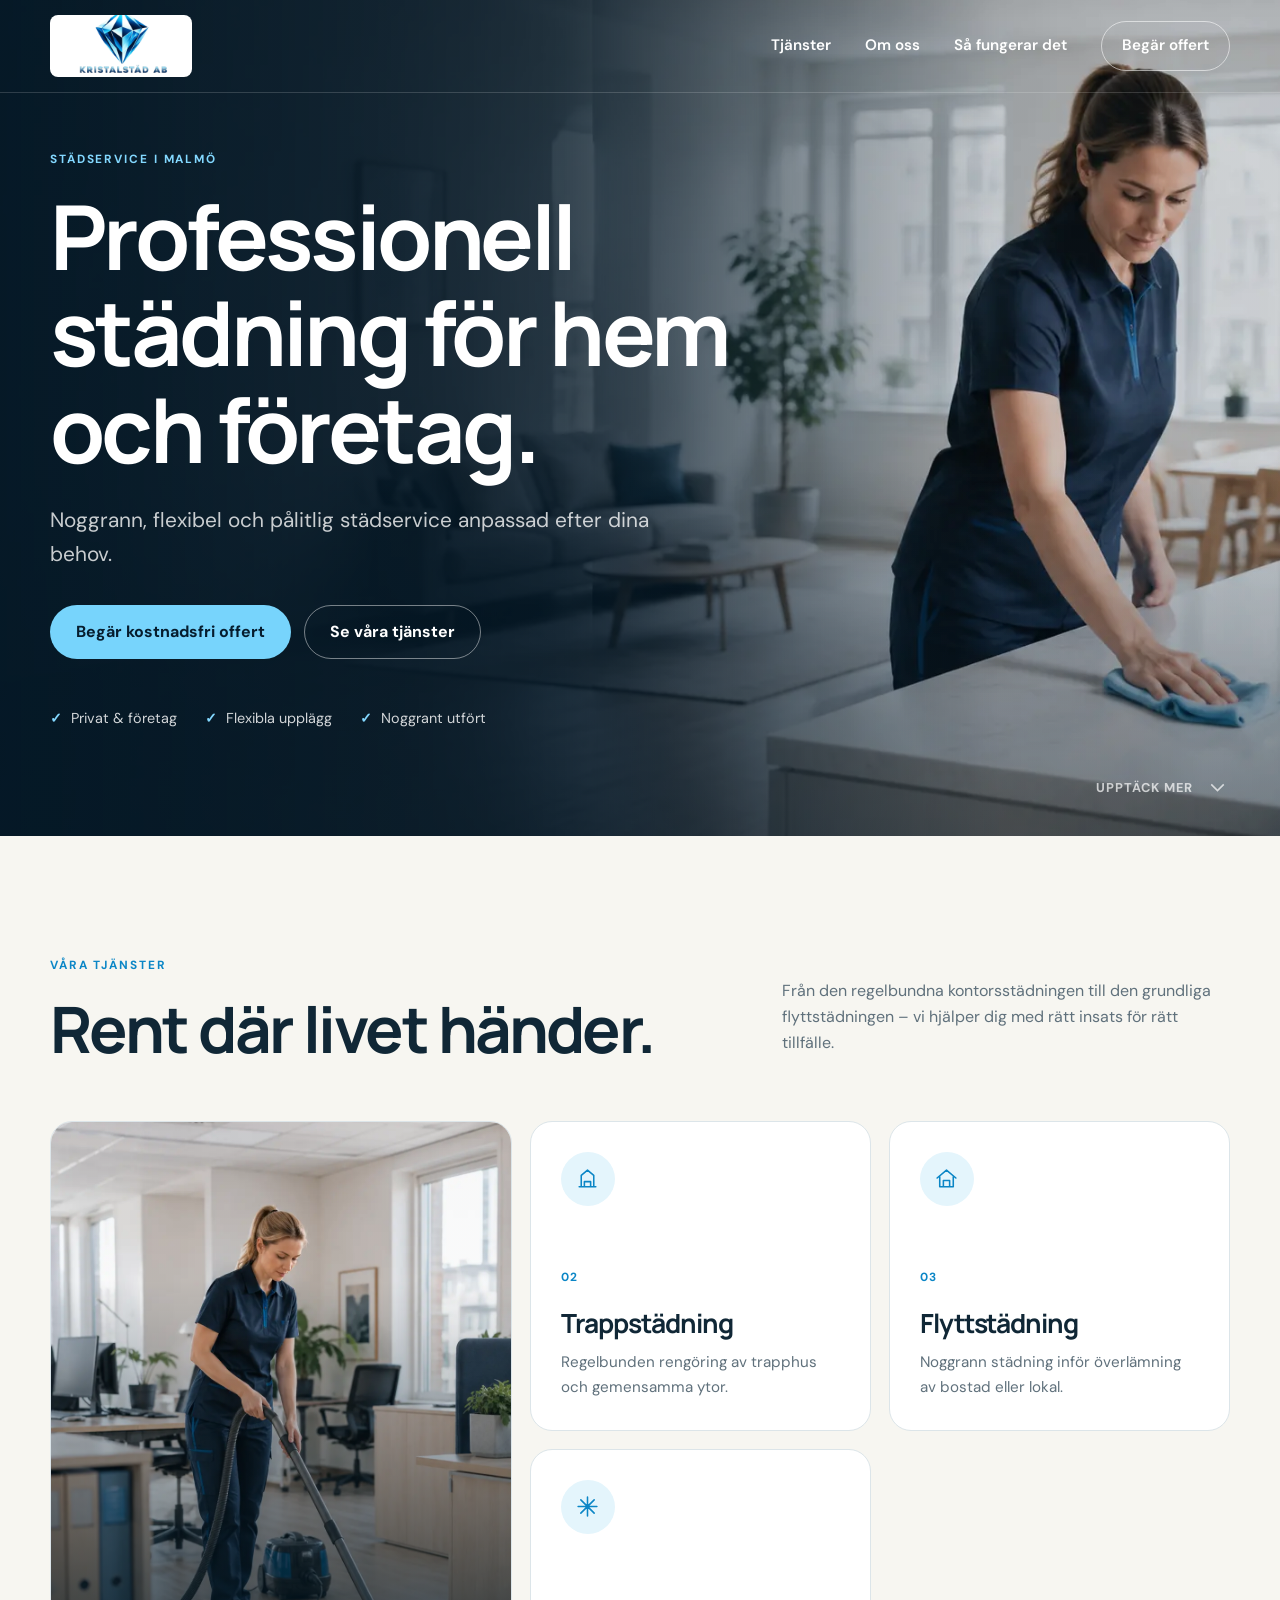
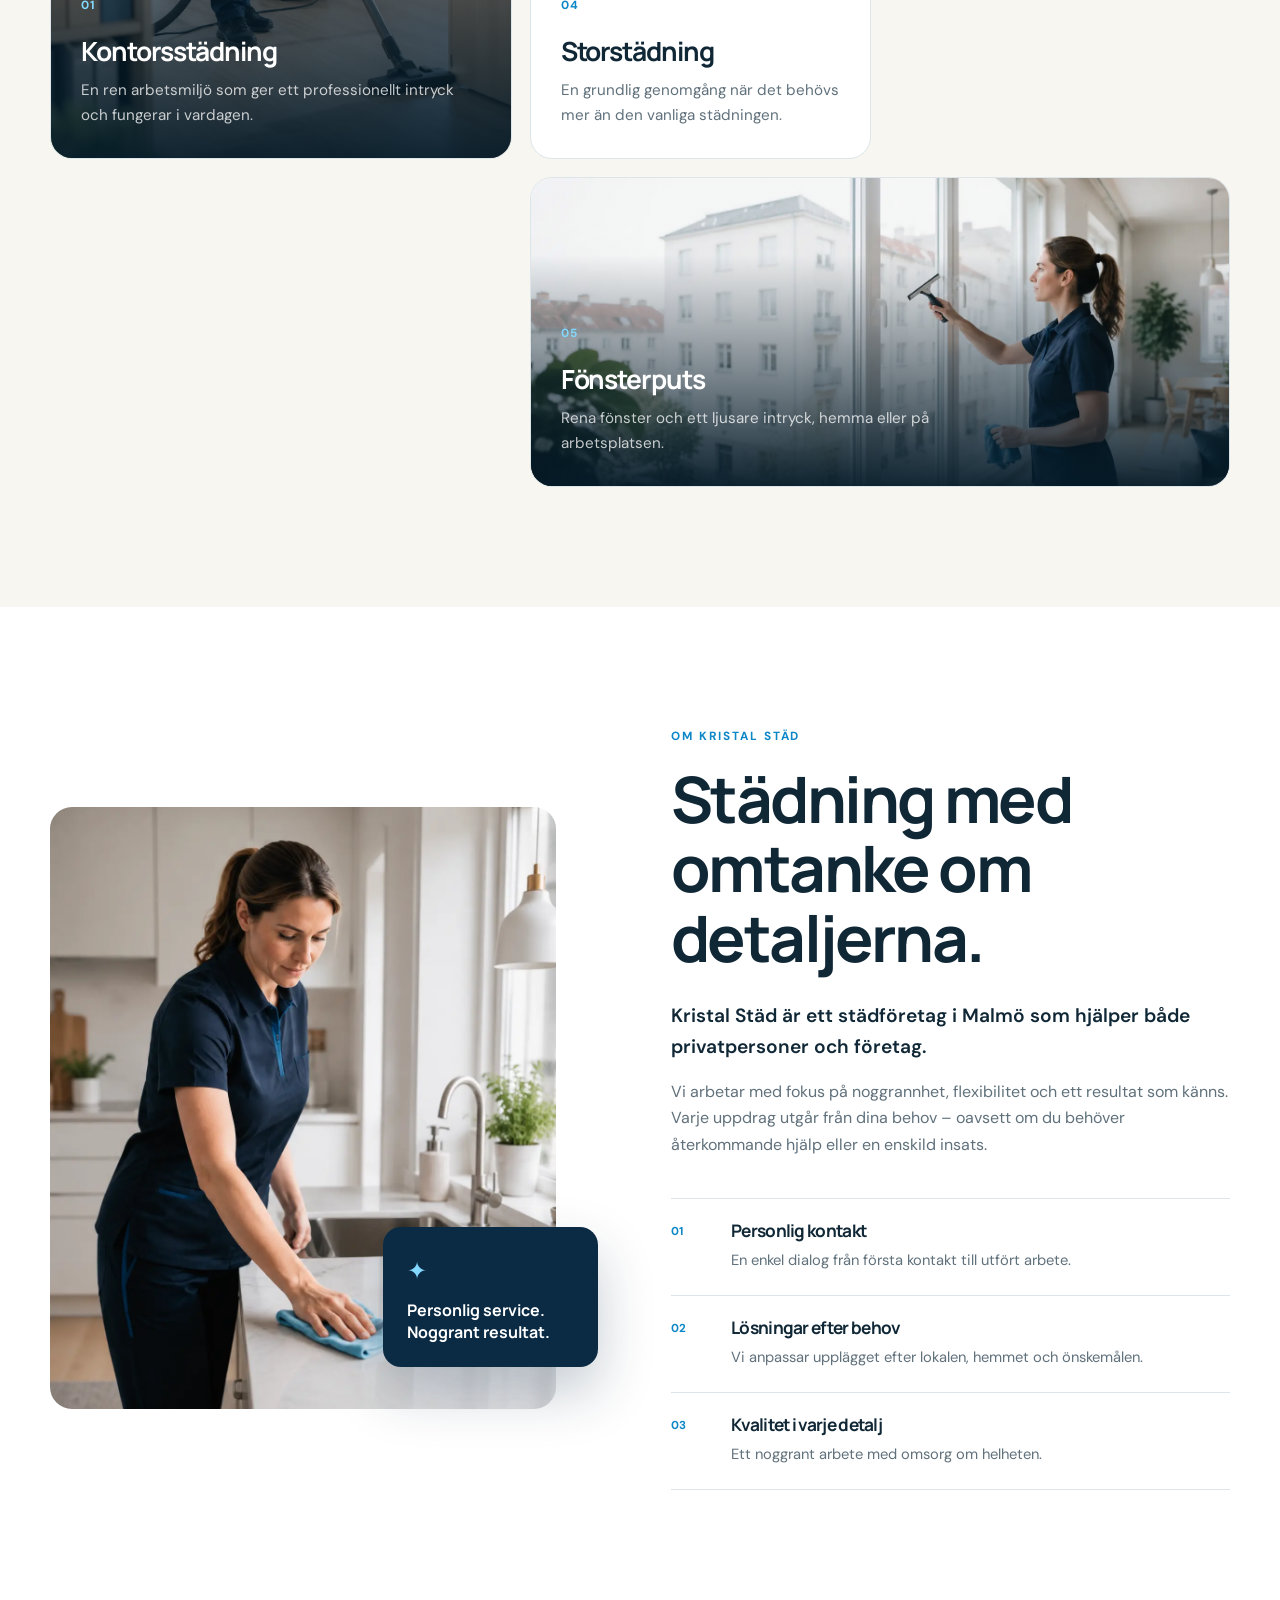
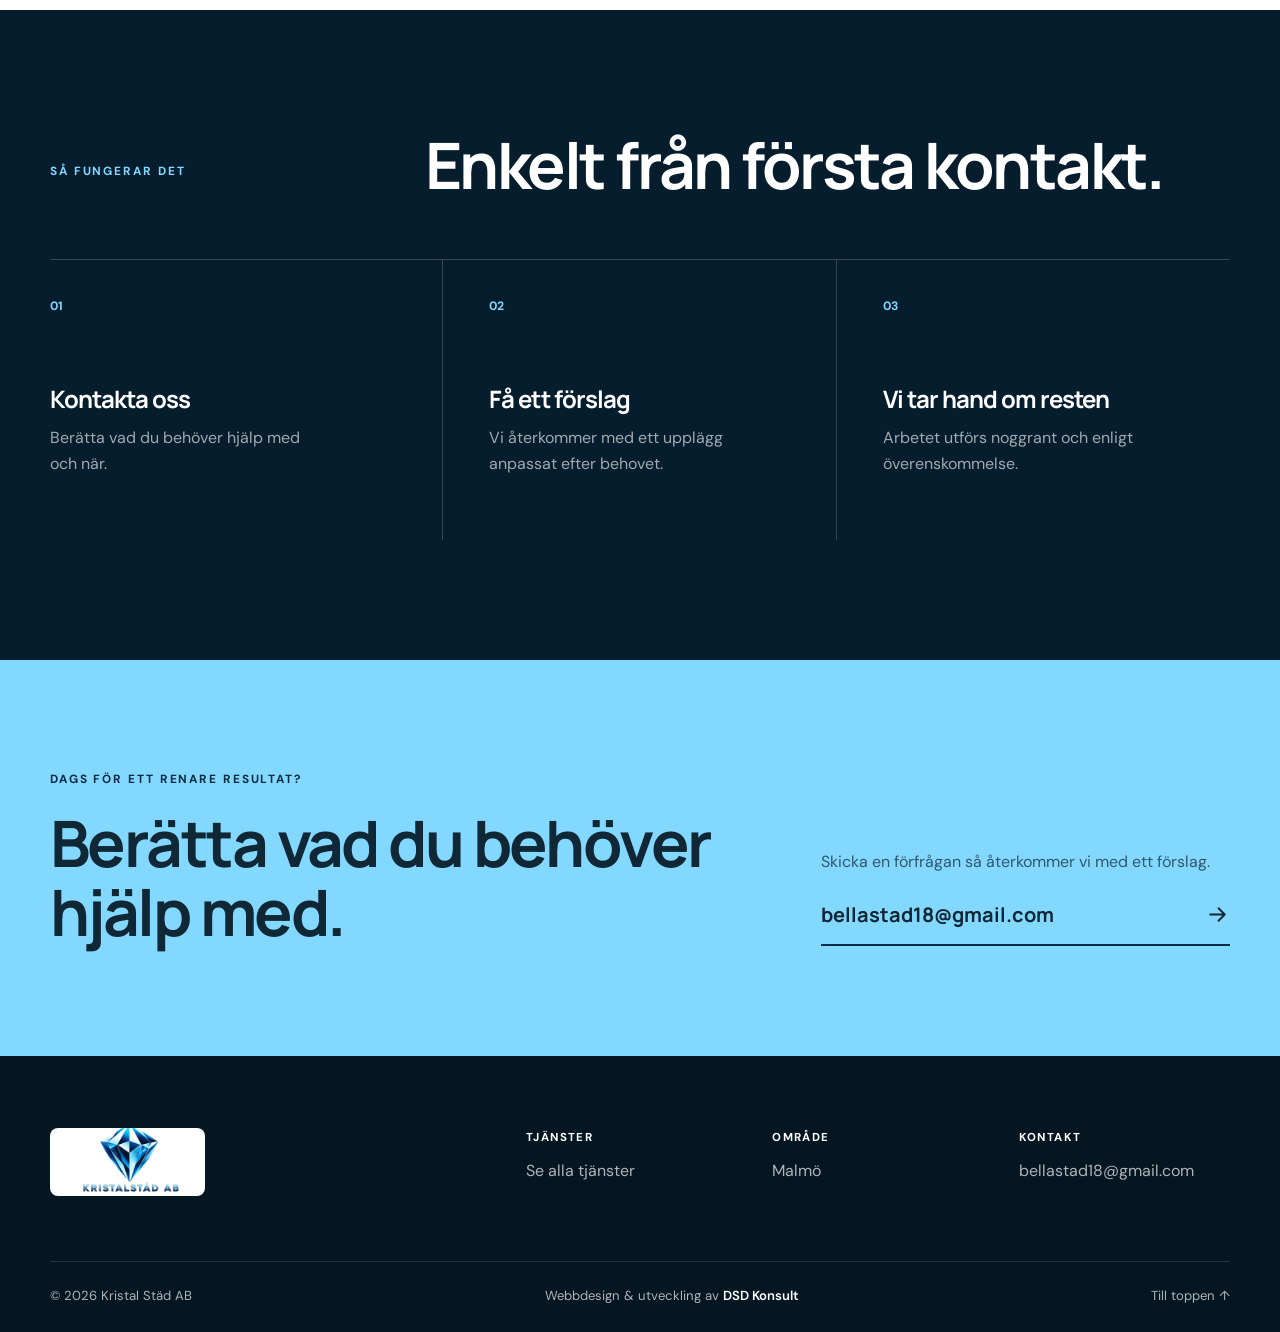
==== commit 4921ecdc: "Refresh imagery and contact details" ====
--- a/index.html
+++ b/index.html
@@ -20,7 +20,7 @@
       <button class="menu-toggle" type="button" aria-expanded="false" aria-controls="main-navigation" aria-label="Öppna meny"><span></span><span></span><span></span></button>
       <nav class="main-nav" id="main-navigation" aria-label="Huvudmeny">
         <a href="#tjanster">Tjänster</a><a href="#om-oss">Om oss</a><a href="#sa-fungerar-det">Så fungerar det</a>
-        <a class="nav-cta" href="mailto:info@kristalstad.se?subject=Offertförfrågan">Begär offert</a>
+        <a class="nav-cta" href="mailto:bellastad18@gmail.com?subject=Offertförfrågan">Begär offert</a>
       </nav>
     </div>
   </header>
@@ -33,7 +33,7 @@
         <h1>Professionell städning för hem och företag.</h1>
         <p class="hero-lead">Noggrann, flexibel och pålitlig städservice anpassad efter dina behov.</p>
         <div class="hero-actions">
-          <a class="button button-primary" href="mailto:info@kristalstad.se?subject=Offertförfrågan">Begär kostnadsfri offert</a>
+          <a class="button button-primary" href="mailto:bellastad18@gmail.com?subject=Offertförfrågan">Begär kostnadsfri offert</a>
           <a class="button button-ghost" href="#tjanster">Se våra tjänster</a>
         </div>
         <ul class="trust-list" aria-label="Fördelar"><li>Privat &amp; företag</li><li>Flexibla upplägg</li><li>Noggrant utfört</li></ul>
@@ -49,7 +49,7 @@
         </div>
         <div class="service-grid">
           <article class="service-card service-card-featured reveal">
-            <img src="images/kontor.jpg" alt="Städning av en modern kontorsmiljö" loading="lazy"><div class="service-shade"></div>
+            <img src="images/service-office-2026.webp" alt="Professionell kontorsstädning i en modern arbetsmiljö" loading="lazy"><div class="service-shade"></div>
             <div class="service-content"><span class="service-number">01</span><h3>Kontorsstädning</h3><p>En ren arbetsmiljö som ger ett professionellt intryck och fungerar i vardagen.</p></div>
           </article>
           <article class="service-card reveal">
@@ -65,7 +65,7 @@
             <span class="service-number">04</span><h3>Storstädning</h3><p>En grundlig genomgång när det behövs mer än den vanliga städningen.</p>
           </article>
           <article class="service-card service-card-image reveal">
-            <img src="images/window.jpg" alt="Professionell fönsterputs" loading="lazy"><div class="service-shade"></div>
+            <img src="images/service-windows-2026.webp" alt="Professionell fönsterputs i ett ljust hem" loading="lazy"><div class="service-shade"></div>
             <div class="service-content"><span class="service-number">05</span><h3>Fönsterputs</h3><p>Rena fönster och ett ljusare intryck, hemma eller på arbetsplatsen.</p></div>
           </article>
         </div>
@@ -75,7 +75,7 @@
     <section class="section about" id="om-oss">
       <div class="container about-grid">
         <div class="about-visual reveal">
-          <img src="images/omoss.jpg" alt="Noggrann rengöring av en trappa" loading="lazy">
+          <img src="images/about-kristal-2026.webp" alt="Noggrann rengöring av ett modernt kök" loading="lazy">
           <div class="about-note"><span class="sparkle" aria-hidden="true">✦</span><p>Personlig service.<br>Noggrant resultat.</p></div>
         </div>
         <div class="about-copy reveal">
@@ -106,7 +106,7 @@
       <div class="container contact-inner reveal">
         <div><p class="eyebrow">Dags för ett renare resultat?</p><h2>Berätta vad du behöver hjälp med.</h2></div>
         <div class="contact-action"><p>Skicka en förfrågan så återkommer vi med ett förslag.</p>
-          <a class="email-link" href="mailto:info@kristalstad.se?subject=Offertförfrågan"><span>info@kristalstad.se</span><svg viewBox="0 0 24 24" aria-hidden="true"><path d="M5 12h14M13 6l6 6-6 6"/></svg></a>
+          <a class="email-link" href="mailto:bellastad18@gmail.com?subject=Offertförfrågan"><span>bellastad18@gmail.com</span><svg viewBox="0 0 24 24" aria-hidden="true"><path d="M5 12h14M13 6l6 6-6 6"/></svg></a>
         </div>
       </div>
     </section>
@@ -118,10 +118,14 @@
       <div class="footer-links">
         <div><p class="footer-label">Tjänster</p><a href="#tjanster">Se alla tjänster</a></div>
         <div><p class="footer-label">Område</p><p>Malmö</p></div>
-        <div><p class="footer-label">Kontakt</p><a href="mailto:info@kristalstad.se">info@kristalstad.se</a></div>
+        <div><p class="footer-label">Kontakt</p><a href="mailto:bellastad18@gmail.com">bellastad18@gmail.com</a></div>
       </div>
     </div>
-    <div class="container footer-bottom"><p>© <span data-year></span> Kristal Städ AB</p><a href="#top">Till toppen ↑</a></div>
+    <div class="container footer-bottom">
+      <p>© <span data-year></span> Kristal Städ AB</p>
+      <p class="site-credit">Webbdesign &amp; utveckling av <a href="https://dsdkonsult.se" target="_blank" rel="noreferrer">DSD Konsult</a></p>
+      <a href="#top">Till toppen ↑</a>
+    </div>
   </footer>
 </body>
 </html>
--- a/css/style.css
+++ b/css/style.css
@@ -39,9 +39,9 @@
 .menu-toggle { display: none; border: 0; background: transparent; cursor: pointer; }
 
 .hero { position: relative; display: flex; min-height: 820px; align-items: center; overflow: hidden; color: var(--white); background: var(--navy-deep); }
-.hero-image { position: absolute; inset: 0; background: url("../images/omoss.jpg") center 52% / cover no-repeat; transform: scale(1.02); }
+.hero-image { position: absolute; inset: 0; background: url("../images/hero-kristal-2026.webp") center / cover no-repeat; transform: scale(1.02); }
 .hero-overlay { position: absolute; inset: 0; background: linear-gradient(90deg, rgba(4,24,38,.96) 0%, rgba(4,24,38,.8) 44%, rgba(4,24,38,.18) 78%), linear-gradient(0deg, rgba(4,24,38,.42), transparent 45%); }
-.hero-content { position: relative; z-index: 1; padding-top: 100px; }
+.hero-content { position: relative; z-index: 1; padding: 150px 0 105px; }
 .hero-content h1 { max-width: 820px; margin-bottom: 25px; font-size: clamp(3.4rem, 7vw, 6.8rem); font-weight: 700; }
 .hero-lead { max-width: 600px; margin-bottom: 34px; color: rgba(255,255,255,.78); font-size: clamp(1.08rem, 2vw, 1.3rem); }
 .hero-actions { display: flex; flex-wrap: wrap; gap: 13px; }
@@ -115,6 +115,7 @@
 .footer-links a:hover, .footer-bottom a:hover { color: var(--white); }
 .footer-bottom { display: flex; justify-content: space-between; border-top: 1px solid rgba(255,255,255,.12); padding-top: 23px; font-size: .82rem; }
 .footer-bottom p { margin: 0; }
+.site-credit a { color: var(--white); font-weight: 600; }
 .reveal { opacity: 0; transform: translateY(25px); transition: opacity .65s ease, transform .65s ease; }
 .reveal.is-visible { opacity: 1; transform: translateY(0); }
 
@@ -148,7 +149,7 @@
   .header-inner { min-height: 78px; }
   .brand { width: 124px; height: 54px; }
   .hero { min-height: 720px; }
-  .hero-content { padding-top: 80px; }
+  .hero-content { padding: 110px 0 76px; }
   .hero-content h1 { font-size: clamp(2.65rem, 13vw, 4.2rem); }
   .hero-actions { flex-direction: column; align-items: stretch; }
   .trust-list { gap: 8px 16px; margin-top: 32px; }
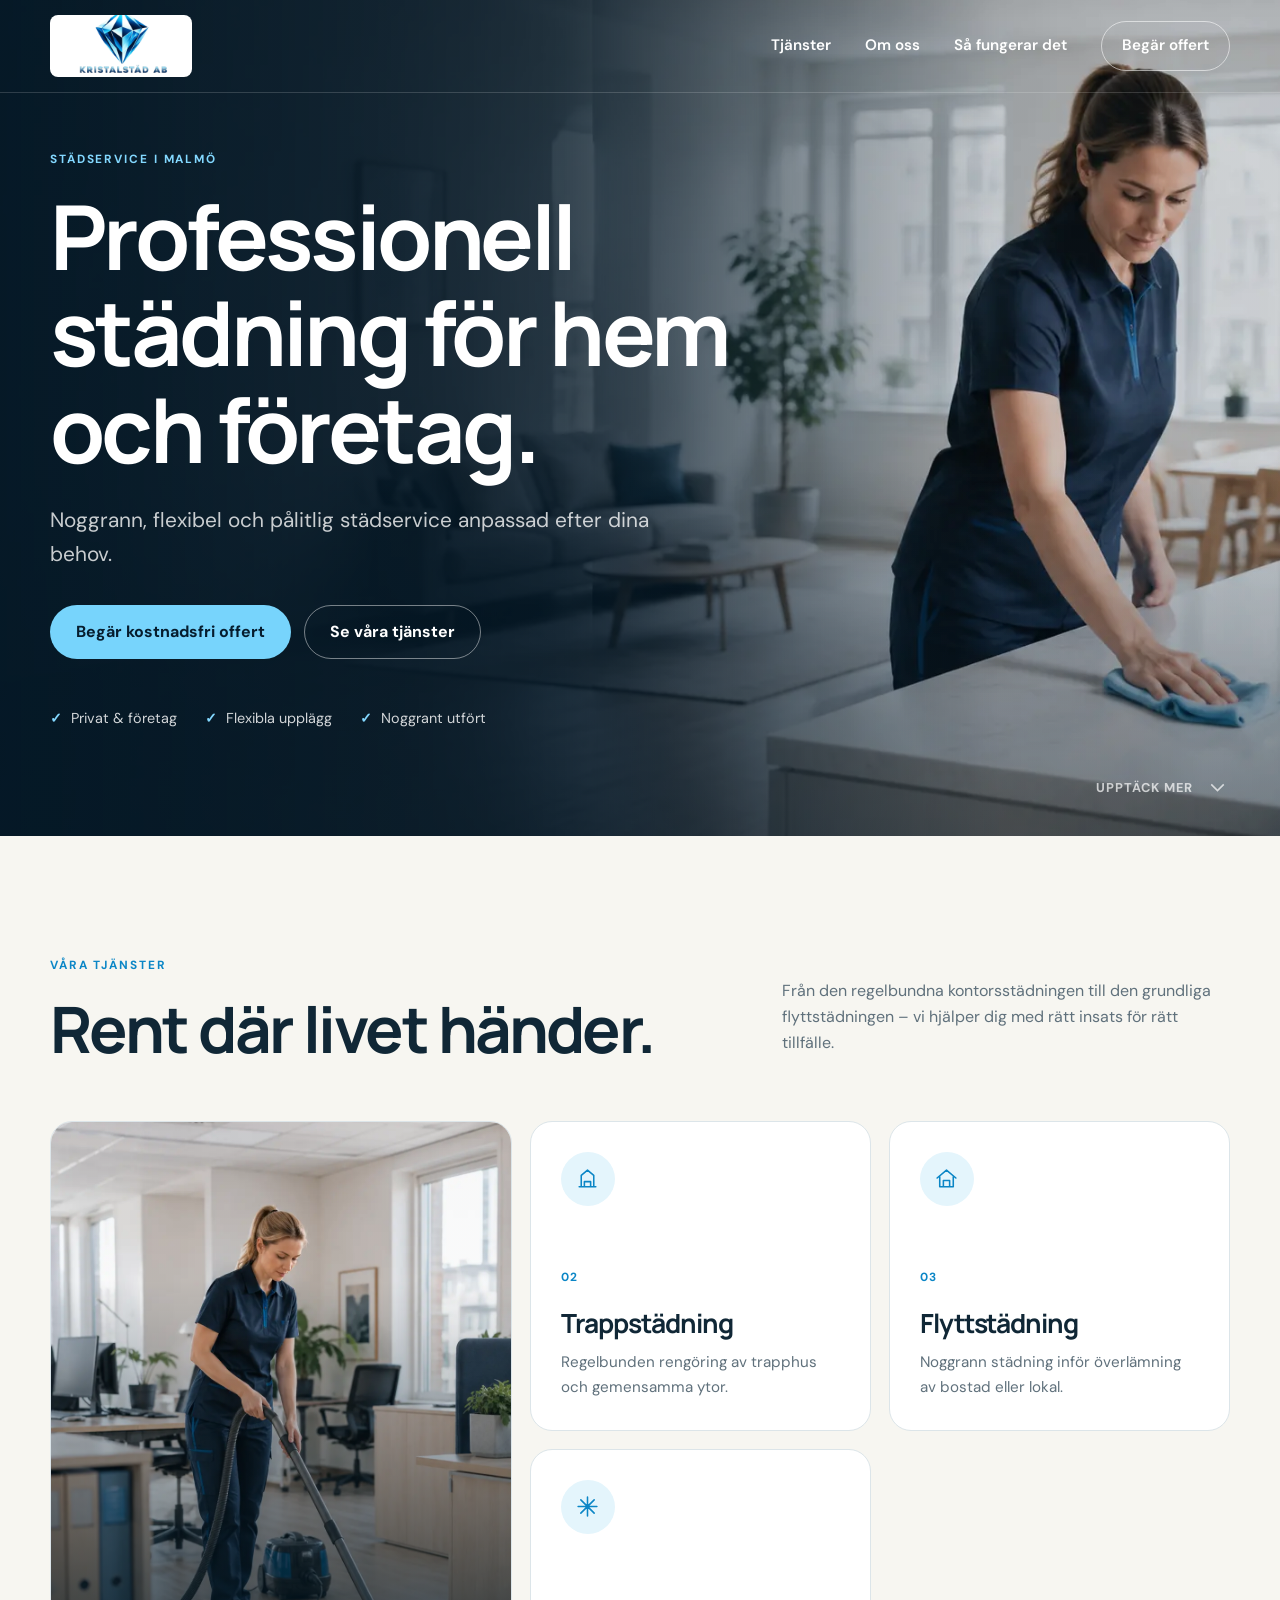
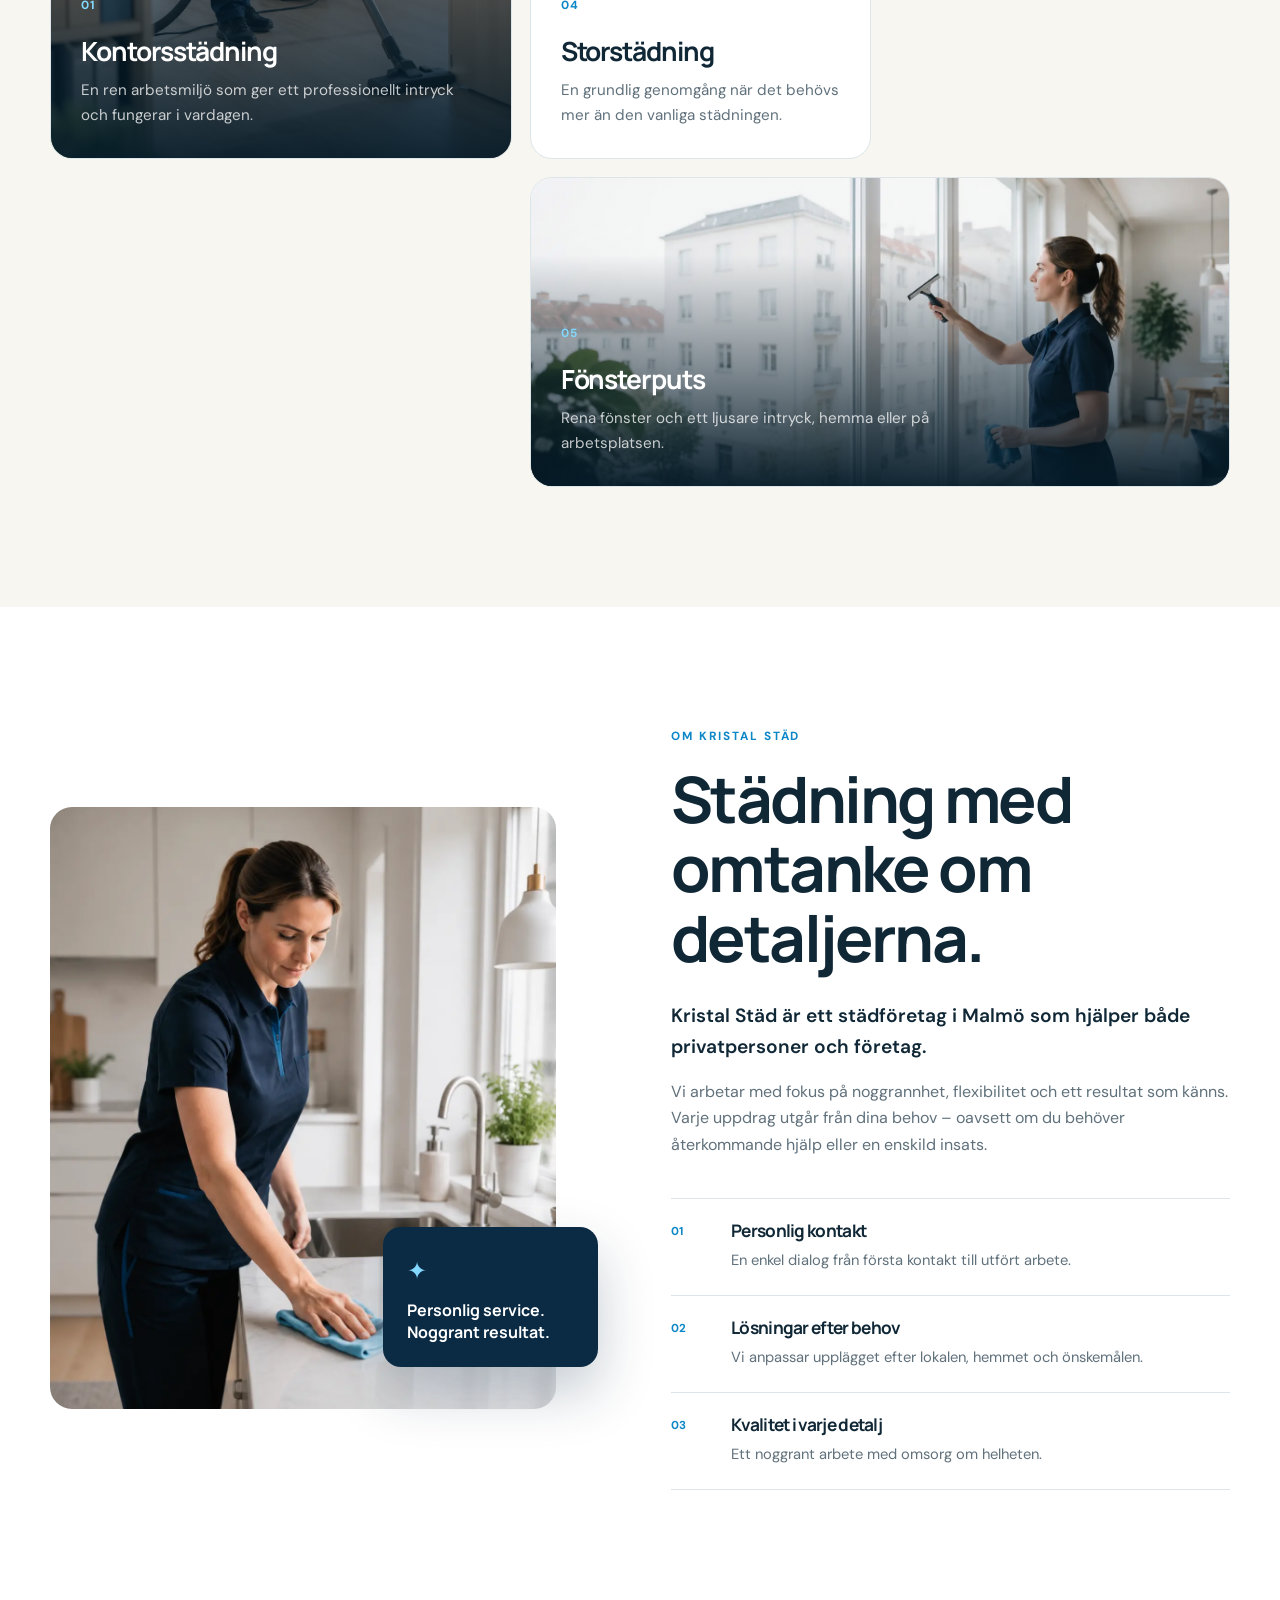
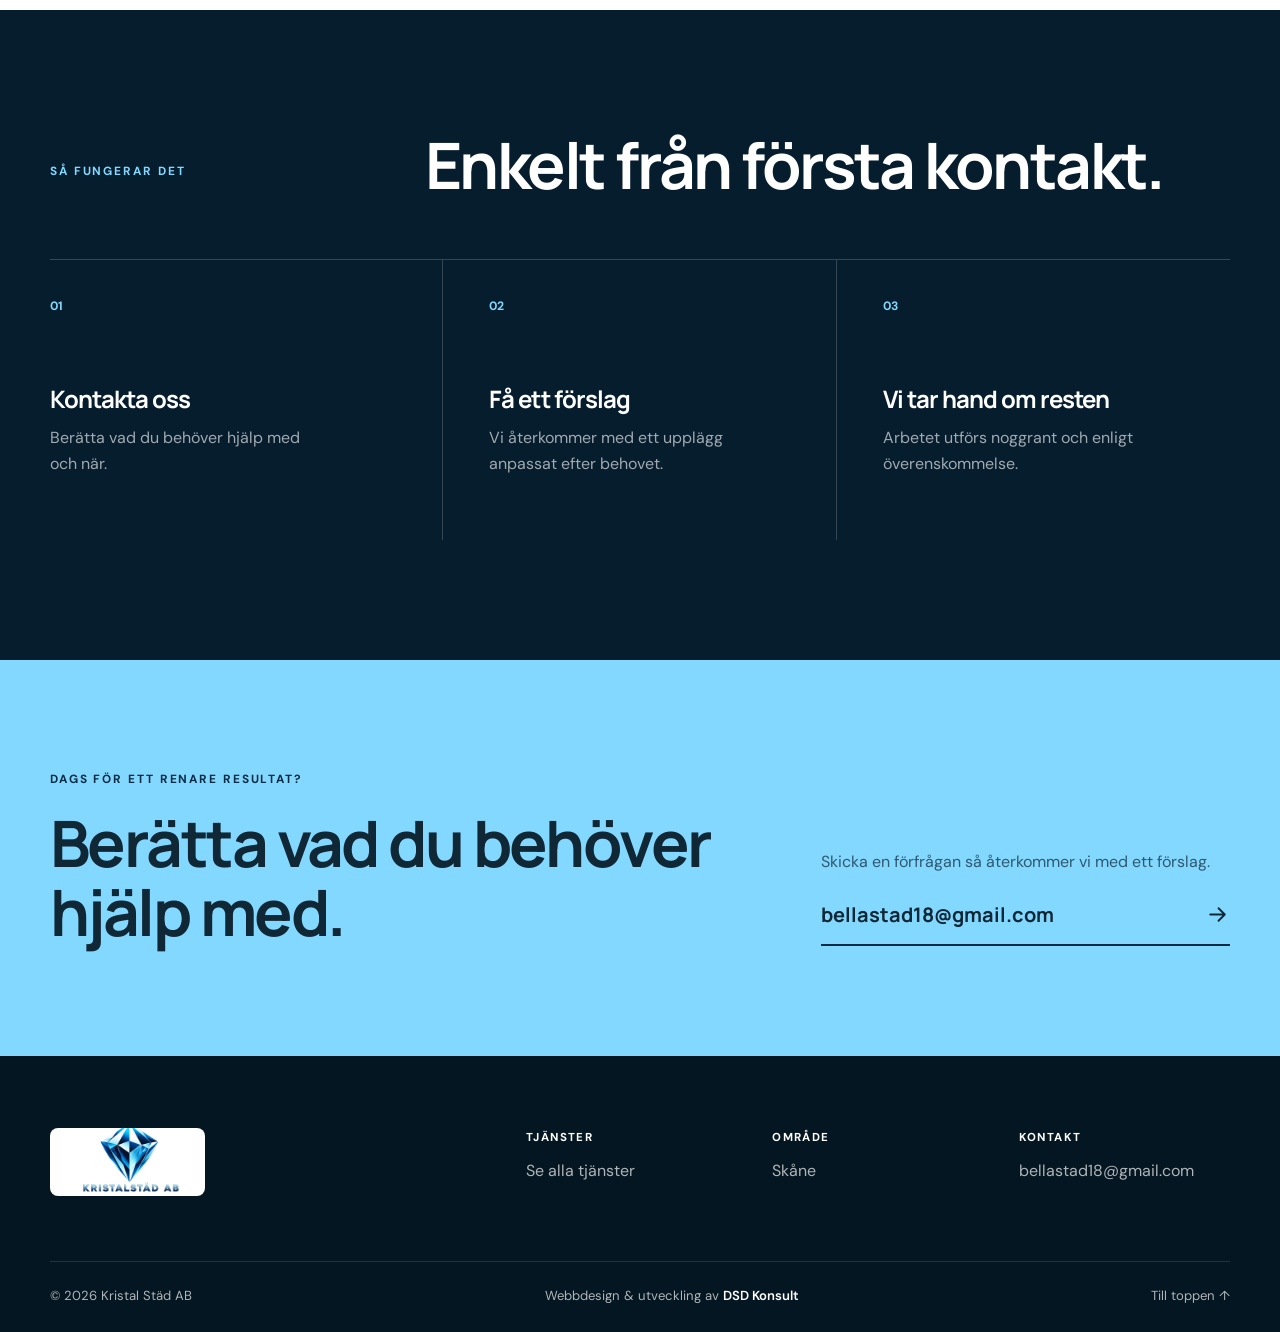
==== commit c2a74be5: "change in footer skåne" ====
--- a/index.html
+++ b/index.html
@@ -117,7 +117,7 @@
       <a class="brand footer-brand" href="#top" aria-label="Kristal Städ – tillbaka till toppen"><img src="images/Logo Kristalstäd AB.png" alt="Kristal Städ AB"></a>
       <div class="footer-links">
         <div><p class="footer-label">Tjänster</p><a href="#tjanster">Se alla tjänster</a></div>
-        <div><p class="footer-label">Område</p><p>Malmö</p></div>
+        <div><p class="footer-label">Område</p><p>Skåne</p></div>
         <div><p class="footer-label">Kontakt</p><a href="mailto:bellastad18@gmail.com">bellastad18@gmail.com</a></div>
       </div>
     </div>
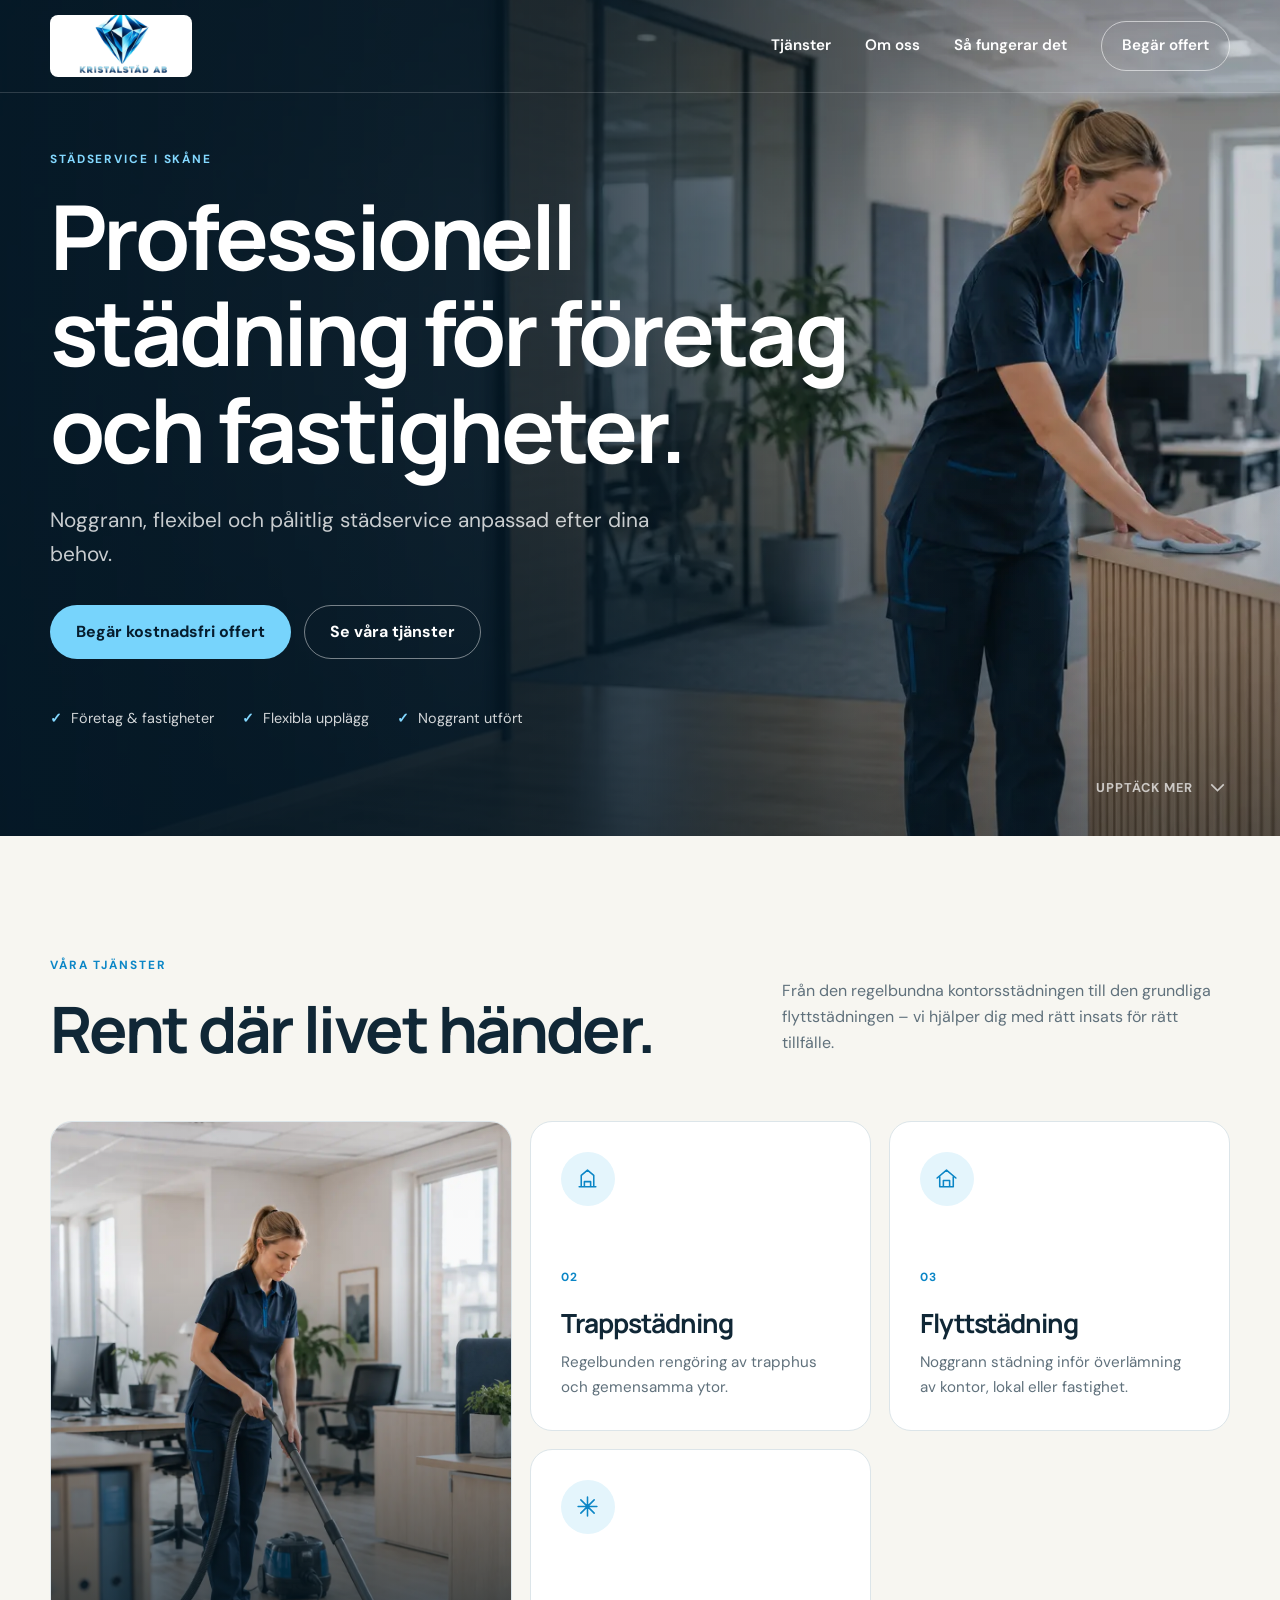
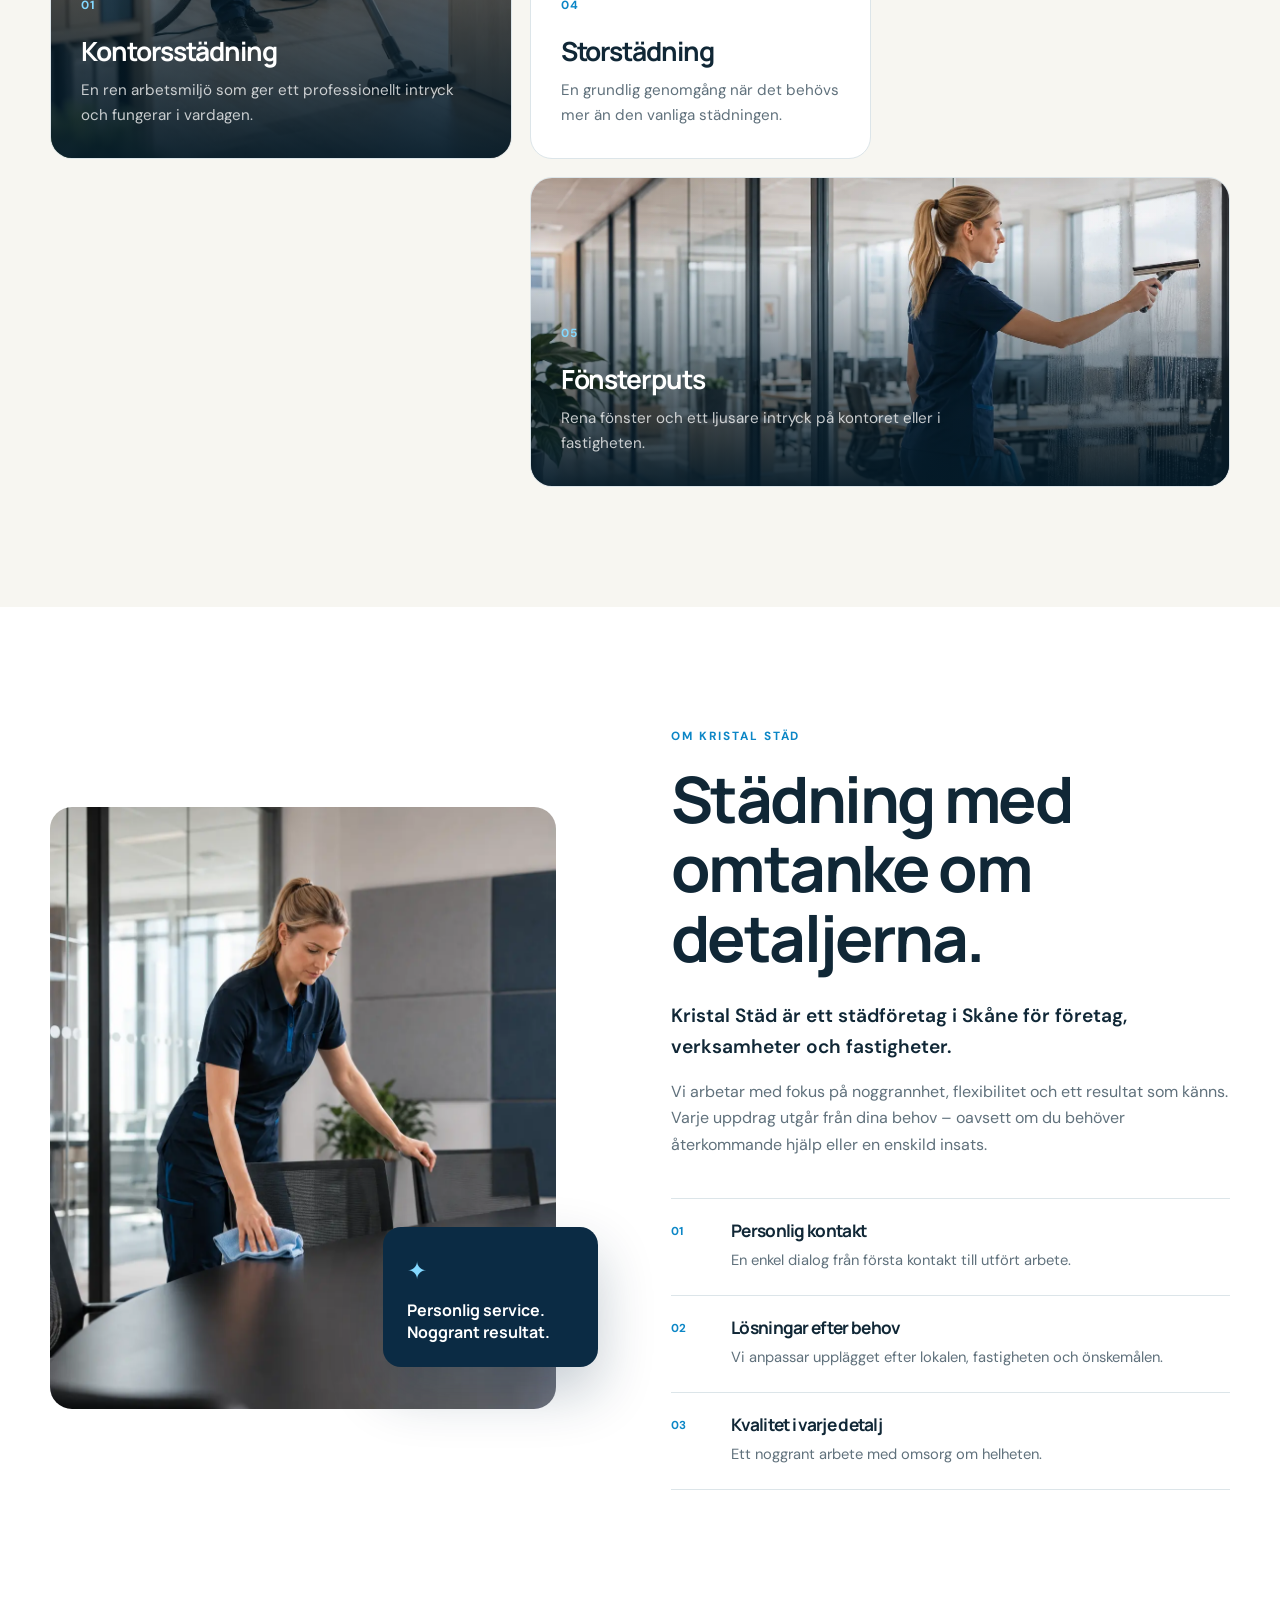
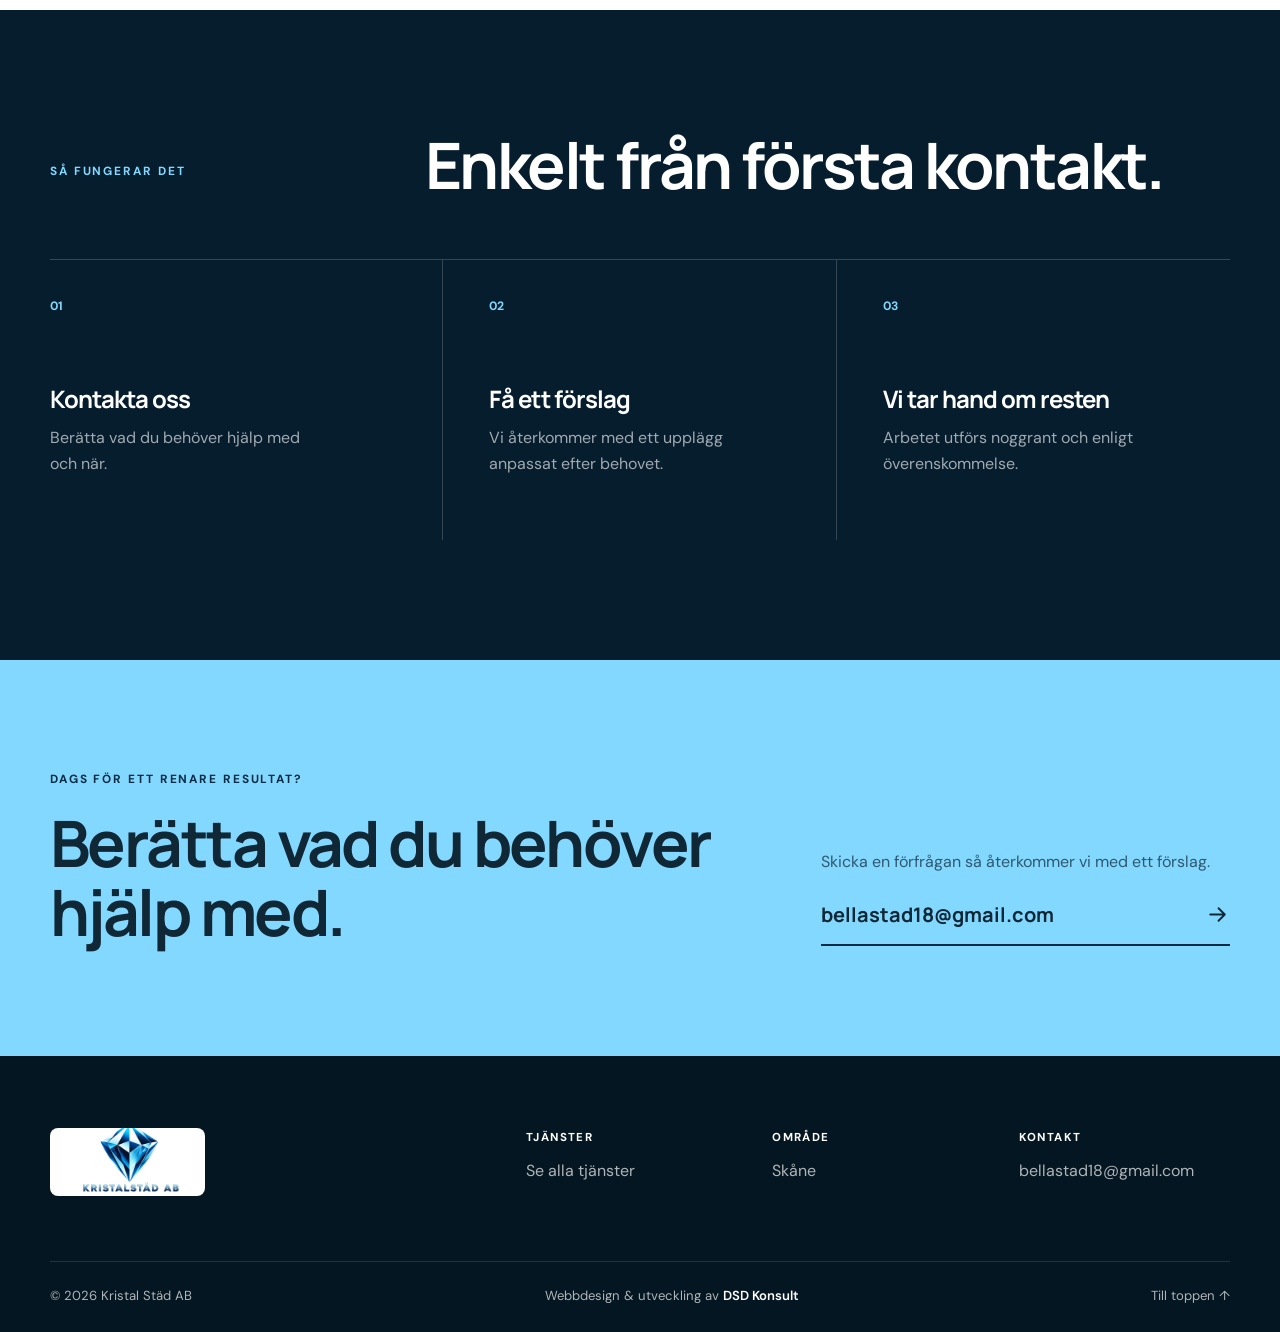
==== commit 4dbe24be: "Focus site on commercial cleaning" ====
--- a/index.html
+++ b/index.html
@@ -3,9 +3,9 @@
 <head>
   <meta charset="UTF-8">
   <meta name="viewport" content="width=device-width, initial-scale=1.0">
-  <meta name="description" content="Kristal Städ erbjuder professionell städning för privatpersoner och företag i Malmö. Kontorsstädning, flyttstädning, storstädning, trappstädning och fönsterputs.">
+  <meta name="description" content="Kristal Städ erbjuder professionell städning för företag och fastigheter i Skåne. Kontorsstädning, flyttstädning, storstädning, trappstädning och fönsterputs.">
   <meta name="theme-color" content="#0b2b44">
-  <title>Kristal Städ | Professionell städning i Malmö</title>
+  <title>Kristal Städ | Företagsstädning i Skåne</title>
   <link rel="preconnect" href="https://fonts.googleapis.com">
   <link rel="preconnect" href="https://fonts.gstatic.com" crossorigin>
   <link href="https://fonts.googleapis.com/css2?family=DM+Sans:wght@400;500;600;700&family=Manrope:wght@500;600;700;800&display=swap" rel="stylesheet">
@@ -29,14 +29,14 @@
     <section class="hero" id="top">
       <div class="hero-image" aria-hidden="true"></div><div class="hero-overlay" aria-hidden="true"></div>
       <div class="container hero-content">
-        <p class="eyebrow light">Städservice i Malmö</p>
-        <h1>Professionell städning för hem och företag.</h1>
+        <p class="eyebrow light">Städservice i Skåne</p>
+        <h1>Professionell städning för företag och fastigheter.</h1>
         <p class="hero-lead">Noggrann, flexibel och pålitlig städservice anpassad efter dina behov.</p>
         <div class="hero-actions">
           <a class="button button-primary" href="mailto:bellastad18@gmail.com?subject=Offertförfrågan">Begär kostnadsfri offert</a>
           <a class="button button-ghost" href="#tjanster">Se våra tjänster</a>
         </div>
-        <ul class="trust-list" aria-label="Fördelar"><li>Privat &amp; företag</li><li>Flexibla upplägg</li><li>Noggrant utfört</li></ul>
+        <ul class="trust-list" aria-label="Fördelar"><li>Företag &amp; fastigheter</li><li>Flexibla upplägg</li><li>Noggrant utfört</li></ul>
       </div>
       <a class="scroll-cue" href="#tjanster" aria-label="Fortsätt till våra tjänster"><span>Upptäck mer</span><svg viewBox="0 0 24 24" aria-hidden="true"><path d="m6 9 6 6 6-6"/></svg></a>
     </section>
@@ -58,15 +58,15 @@
           </article>
           <article class="service-card reveal">
             <span class="service-icon" aria-hidden="true"><svg viewBox="0 0 24 24"><path d="M3 11.5 12 4l9 7.5M5.5 10v10h13V10M9 20v-6h6v6"/></svg></span>
-            <span class="service-number">03</span><h3>Flyttstädning</h3><p>Noggrann städning inför överlämning av bostad eller lokal.</p>
+            <span class="service-number">03</span><h3>Flyttstädning</h3><p>Noggrann städning inför överlämning av kontor, lokal eller fastighet.</p>
           </article>
           <article class="service-card reveal">
             <span class="service-icon" aria-hidden="true"><svg viewBox="0 0 24 24"><path d="M12 3v18M3 12h18M5.6 5.6l12.8 12.8M18.4 5.6 5.6 18.4"/></svg></span>
             <span class="service-number">04</span><h3>Storstädning</h3><p>En grundlig genomgång när det behövs mer än den vanliga städningen.</p>
           </article>
           <article class="service-card service-card-image reveal">
-            <img src="images/service-windows-2026.webp" alt="Professionell fönsterputs i ett ljust hem" loading="lazy"><div class="service-shade"></div>
-            <div class="service-content"><span class="service-number">05</span><h3>Fönsterputs</h3><p>Rena fönster och ett ljusare intryck, hemma eller på arbetsplatsen.</p></div>
+            <img src="images/service-windows-commercial-2026.webp" alt="Professionell fönsterputs i en modern kontorsmiljö" loading="lazy"><div class="service-shade"></div>
+            <div class="service-content"><span class="service-number">05</span><h3>Fönsterputs</h3><p>Rena fönster och ett ljusare intryck på kontoret eller i fastigheten.</p></div>
           </article>
         </div>
       </div>
@@ -75,16 +75,16 @@
     <section class="section about" id="om-oss">
       <div class="container about-grid">
         <div class="about-visual reveal">
-          <img src="images/about-kristal-2026.webp" alt="Noggrann rengöring av ett modernt kök" loading="lazy">
+          <img src="images/about-commercial-2026.webp" alt="Noggrann rengöring av ett modernt mötesrum" loading="lazy">
           <div class="about-note"><span class="sparkle" aria-hidden="true">✦</span><p>Personlig service.<br>Noggrant resultat.</p></div>
         </div>
         <div class="about-copy reveal">
           <p class="eyebrow">Om Kristal Städ</p><h2>Städning med omtanke om detaljerna.</h2>
-          <p class="lead">Kristal Städ är ett städföretag i Malmö som hjälper både privatpersoner och företag.</p>
+          <p class="lead">Kristal Städ är ett städföretag i Skåne för företag, verksamheter och fastigheter.</p>
           <p>Vi arbetar med fokus på noggrannhet, flexibilitet och ett resultat som känns. Varje uppdrag utgår från dina behov – oavsett om du behöver återkommande hjälp eller en enskild insats.</p>
           <div class="value-list">
             <div class="value-item"><span>01</span><div><h3>Personlig kontakt</h3><p>En enkel dialog från första kontakt till utfört arbete.</p></div></div>
-            <div class="value-item"><span>02</span><div><h3>Lösningar efter behov</h3><p>Vi anpassar upplägget efter lokalen, hemmet och önskemålen.</p></div></div>
+            <div class="value-item"><span>02</span><div><h3>Lösningar efter behov</h3><p>Vi anpassar upplägget efter lokalen, fastigheten och önskemålen.</p></div></div>
             <div class="value-item"><span>03</span><div><h3>Kvalitet i varje detalj</h3><p>Ett noggrant arbete med omsorg om helheten.</p></div></div>
           </div>
         </div>
--- a/css/style.css
+++ b/css/style.css
@@ -39,7 +39,7 @@
 .menu-toggle { display: none; border: 0; background: transparent; cursor: pointer; }
 
 .hero { position: relative; display: flex; min-height: 820px; align-items: center; overflow: hidden; color: var(--white); background: var(--navy-deep); }
-.hero-image { position: absolute; inset: 0; background: url("../images/hero-kristal-2026.webp") center / cover no-repeat; transform: scale(1.02); }
+.hero-image { position: absolute; inset: 0; background: url("../images/hero-commercial-2026.webp") center / cover no-repeat; transform: scale(1.02); }
 .hero-overlay { position: absolute; inset: 0; background: linear-gradient(90deg, rgba(4,24,38,.96) 0%, rgba(4,24,38,.8) 44%, rgba(4,24,38,.18) 78%), linear-gradient(0deg, rgba(4,24,38,.42), transparent 45%); }
 .hero-content { position: relative; z-index: 1; padding: 150px 0 105px; }
 .hero-content h1 { max-width: 820px; margin-bottom: 25px; font-size: clamp(3.4rem, 7vw, 6.8rem); font-weight: 700; }
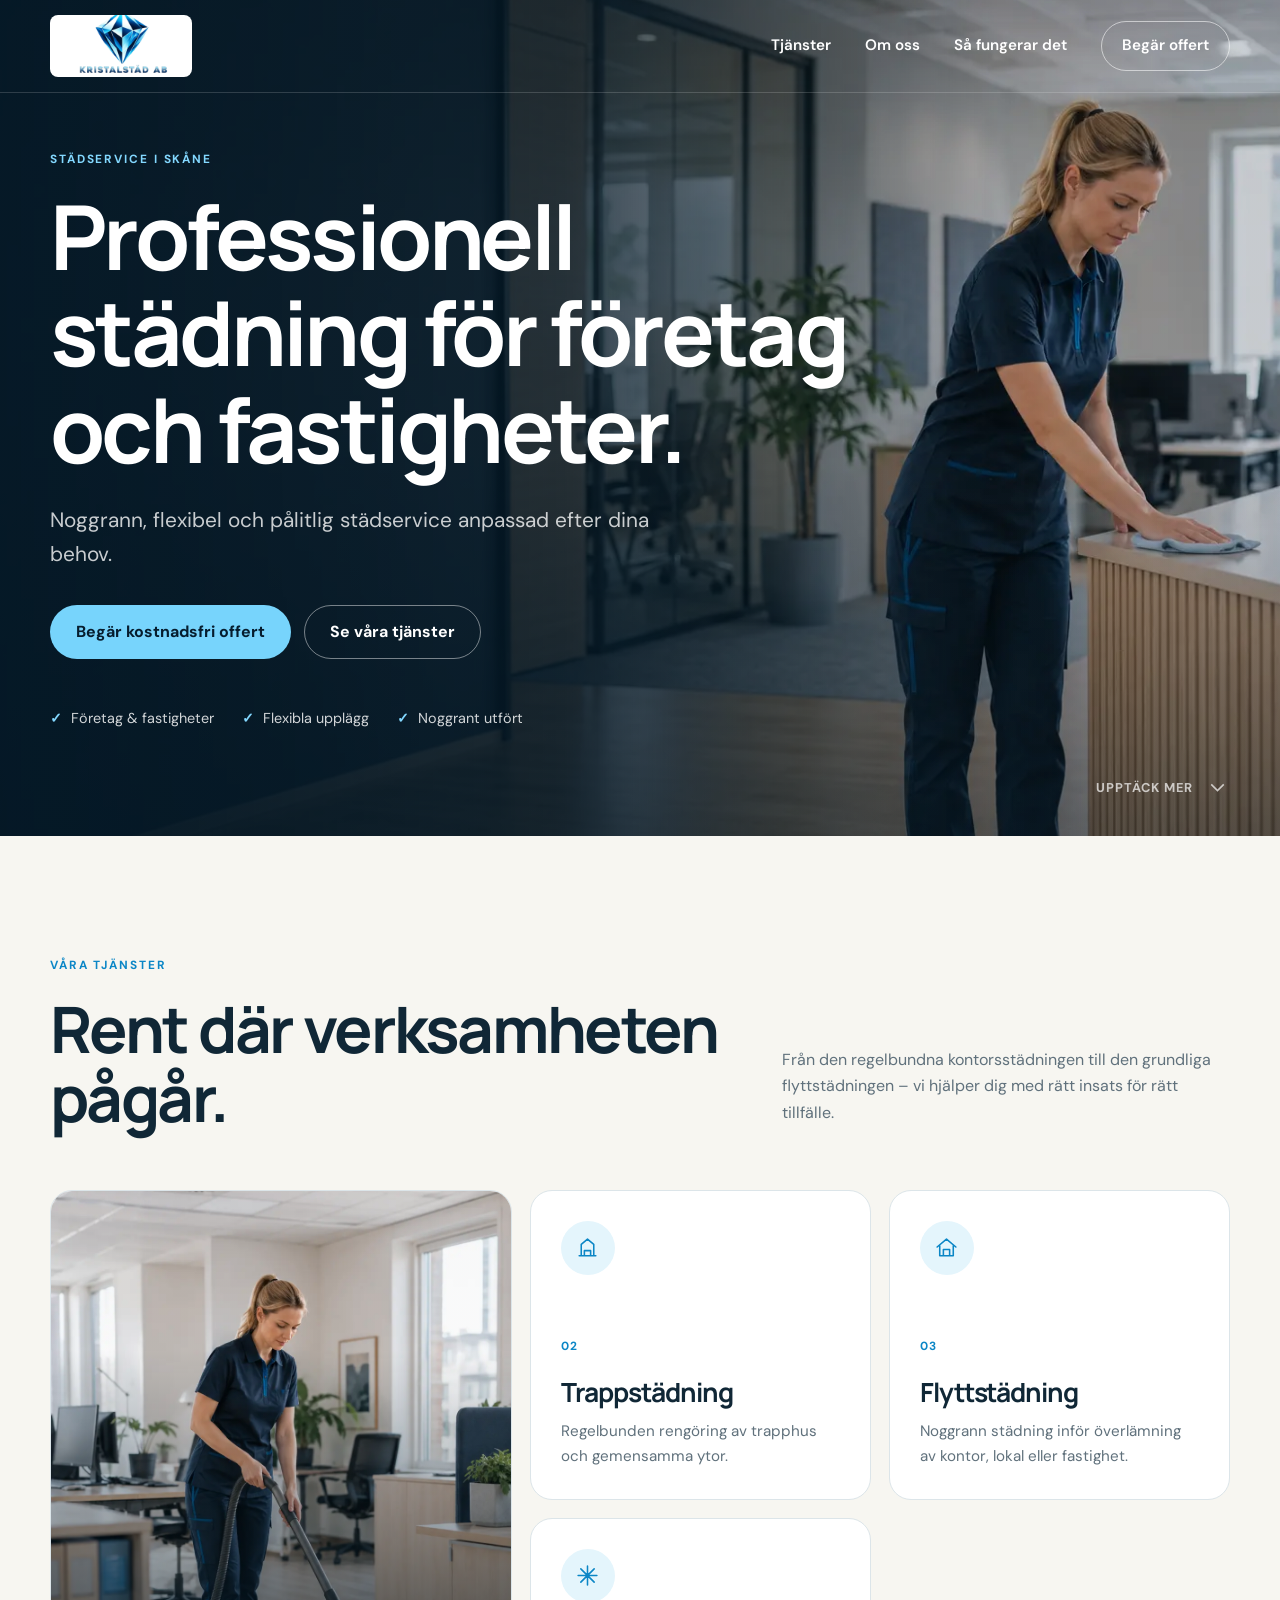
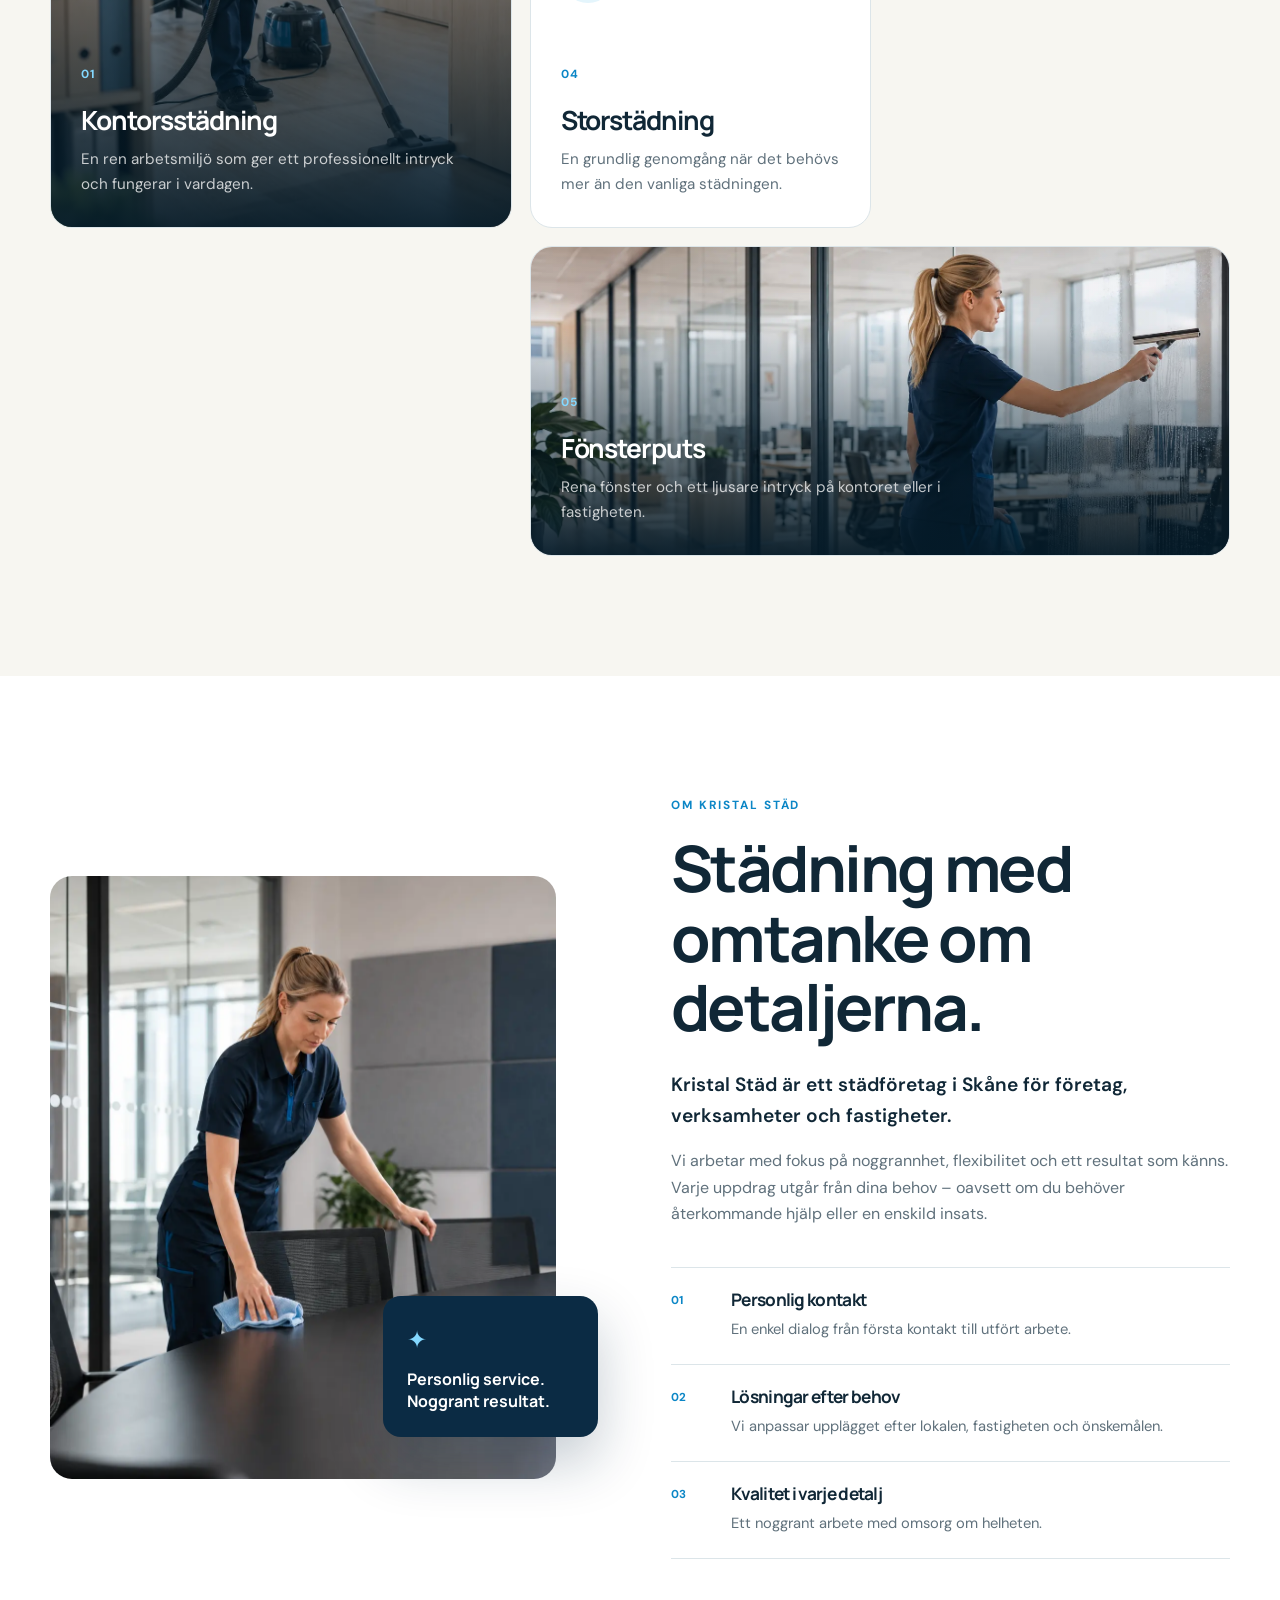
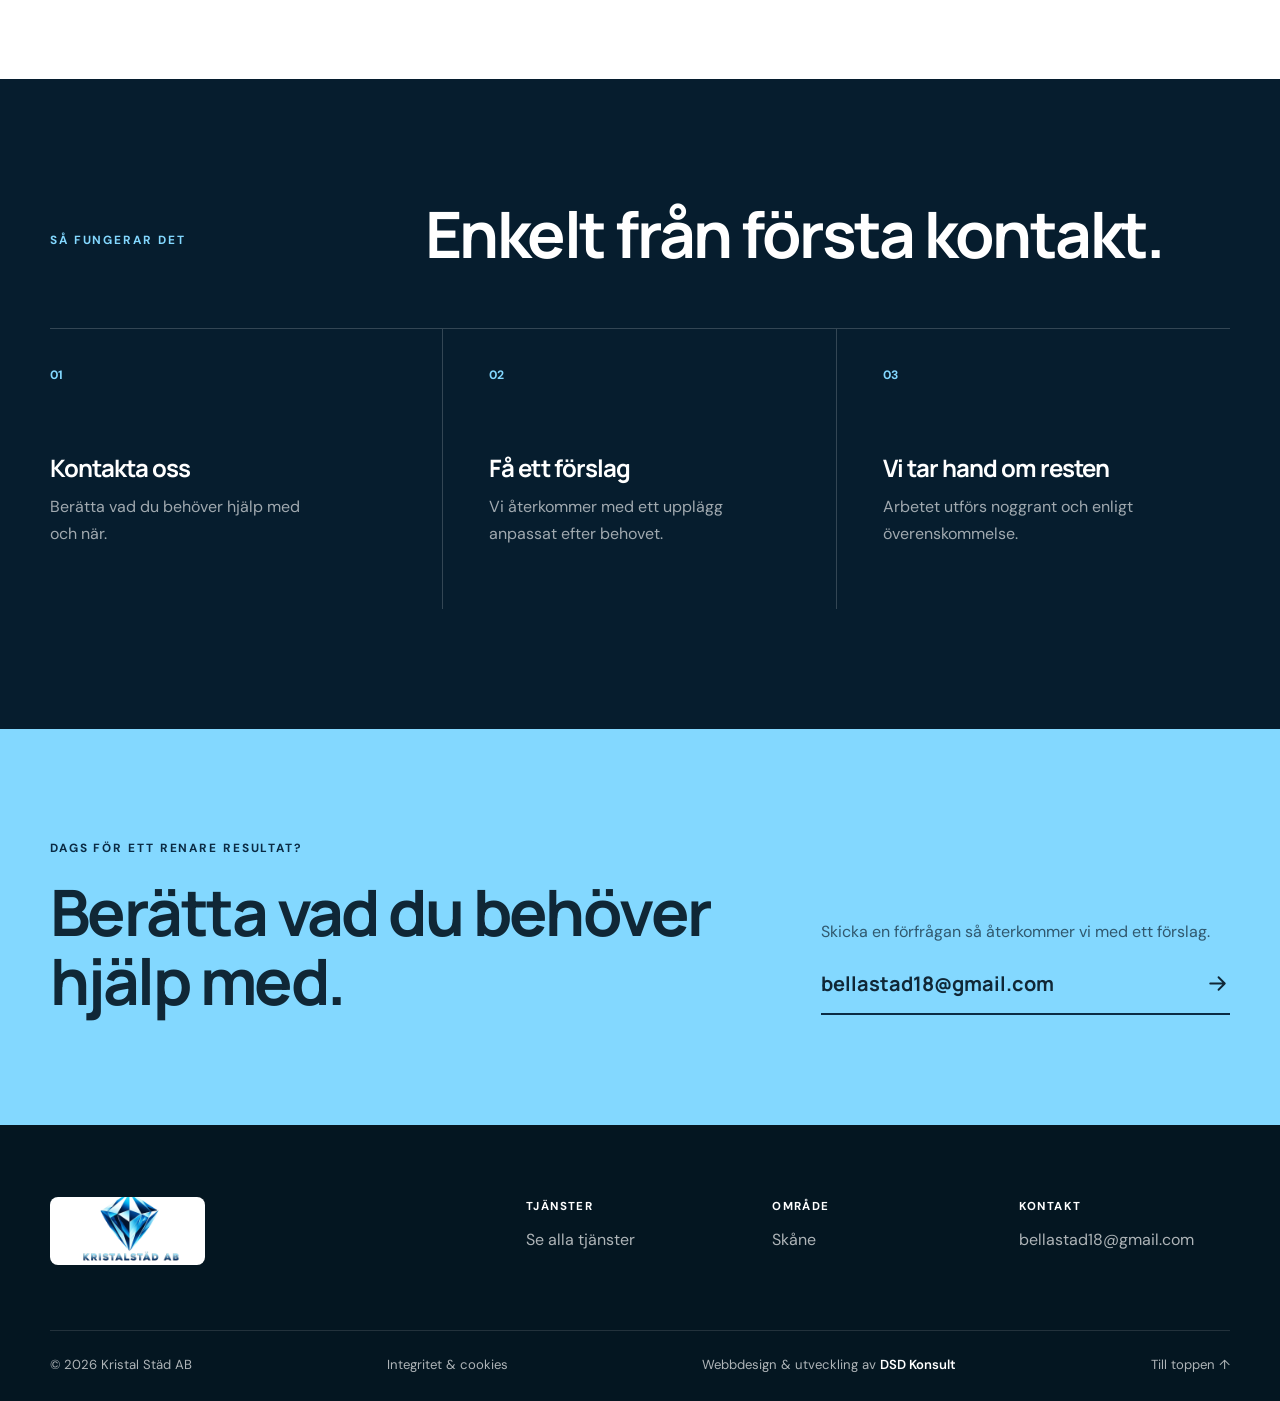
==== commit d46c545a: "Add SEO and privacy information" ====
--- a/index.html
+++ b/index.html
@@ -5,12 +5,55 @@
   <meta name="viewport" content="width=device-width, initial-scale=1.0">
   <meta name="description" content="Kristal Städ erbjuder professionell städning för företag och fastigheter i Skåne. Kontorsstädning, flyttstädning, storstädning, trappstädning och fönsterputs.">
   <meta name="theme-color" content="#0b2b44">
+  <meta name="robots" content="index, follow, max-image-preview:large">
+  <meta property="og:type" content="website">
+  <meta property="og:locale" content="sv_SE">
+  <meta property="og:site_name" content="Kristal Städ AB">
+  <meta property="og:title" content="Kristal Städ | Företagsstädning i Skåne">
+  <meta property="og:description" content="Professionell och flexibel städning för företag och fastigheter i Skåne.">
+  <meta property="og:url" content="https://kristalstad.se/">
+  <meta property="og:image" content="https://kristalstad.se/images/hero-commercial-2026.webp">
+  <meta property="og:image:width" content="1792">
+  <meta property="og:image:height" content="878">
+  <meta property="og:image:alt" content="Professionell kontorsstädning i en modern arbetsmiljö">
+  <meta name="twitter:card" content="summary_large_image">
   <title>Kristal Städ | Företagsstädning i Skåne</title>
+  <link rel="canonical" href="https://kristalstad.se/">
+  <link rel="icon" href="images/Logo Kristalstäd AB.png" type="image/png">
   <link rel="preconnect" href="https://fonts.googleapis.com">
   <link rel="preconnect" href="https://fonts.gstatic.com" crossorigin>
   <link href="https://fonts.googleapis.com/css2?family=DM+Sans:wght@400;500;600;700&family=Manrope:wght@500;600;700;800&display=swap" rel="stylesheet">
   <link rel="stylesheet" href="css/style.css">
   <script src="script.js" defer></script>
+  <script type="application/ld+json">
+  {
+    "@context": "https://schema.org",
+    "@type": "LocalBusiness",
+    "@id": "https://kristalstad.se/#business",
+    "name": "Kristal Städ AB",
+    "url": "https://kristalstad.se/",
+    "logo": "https://kristalstad.se/images/Logo%20Kristalst%C3%A4d%20AB.png",
+    "image": "https://kristalstad.se/images/hero-commercial-2026.webp",
+    "email": "bellastad18@gmail.com",
+    "description": "Professionell städning för företag, verksamheter och fastigheter i Skåne.",
+    "areaServed": {
+      "@type": "AdministrativeArea",
+      "name": "Skåne"
+    },
+    "knowsLanguage": "sv",
+    "hasOfferCatalog": {
+      "@type": "OfferCatalog",
+      "name": "Städtjänster",
+      "itemListElement": [
+        { "@type": "Offer", "itemOffered": { "@type": "Service", "name": "Kontorsstädning" } },
+        { "@type": "Offer", "itemOffered": { "@type": "Service", "name": "Trappstädning" } },
+        { "@type": "Offer", "itemOffered": { "@type": "Service", "name": "Flyttstädning" } },
+        { "@type": "Offer", "itemOffered": { "@type": "Service", "name": "Storstädning" } },
+        { "@type": "Offer", "itemOffered": { "@type": "Service", "name": "Fönsterputs" } }
+      ]
+    }
+  }
+  </script>
 </head>
 <body>
   <a class="skip-link" href="#main">Hoppa till innehållet</a>
@@ -44,7 +87,7 @@
     <section class="section services" id="tjanster">
       <div class="container">
         <div class="section-heading reveal">
-          <div><p class="eyebrow">Våra tjänster</p><h2>Rent där livet händer.</h2></div>
+          <div><p class="eyebrow">Våra tjänster</p><h2>Rent där verksamheten pågår.</h2></div>
           <p>Från den regelbundna kontorsstädningen till den grundliga flyttstädningen – vi hjälper dig med rätt insats för rätt tillfälle.</p>
         </div>
         <div class="service-grid">
@@ -123,6 +166,7 @@
     </div>
     <div class="container footer-bottom">
       <p>© <span data-year></span> Kristal Städ AB</p>
+      <a href="integritet.html">Integritet &amp; cookies</a>
       <p class="site-credit">Webbdesign &amp; utveckling av <a href="https://dsdkonsult.se" target="_blank" rel="noreferrer">DSD Konsult</a></p>
       <a href="#top">Till toppen ↑</a>
     </div>
--- a/css/style.css
+++ b/css/style.css
@@ -113,9 +113,22 @@
 .footer-links p, .footer-links a { margin-bottom: 0; }
 .footer-label { margin-bottom: 11px !important; color: var(--white); font-size: .72rem; font-weight: 700; letter-spacing: .12em; text-transform: uppercase; }
 .footer-links a:hover, .footer-bottom a:hover { color: var(--white); }
-.footer-bottom { display: flex; justify-content: space-between; border-top: 1px solid rgba(255,255,255,.12); padding-top: 23px; font-size: .82rem; }
+.footer-bottom { display: flex; flex-wrap: wrap; align-items: center; justify-content: space-between; gap: 14px 26px; border-top: 1px solid rgba(255,255,255,.12); padding-top: 23px; font-size: .82rem; }
 .footer-bottom p { margin: 0; }
 .site-credit a { color: var(--white); font-weight: 600; }
+.legal-header { position: relative; border-color: transparent; background: var(--navy-deep); }
+.legal-main { padding: 105px 0 125px; background: var(--cream); }
+.legal-layout { display: grid; grid-template-columns: .8fr 1.2fr; gap: clamp(60px, 10vw, 140px); }
+.legal-intro { position: sticky; top: 125px; align-self: start; }
+.legal-intro h1 { margin-bottom: 26px; font-size: clamp(2.8rem, 6vw, 5.5rem); }
+.legal-intro > p:not(.eyebrow):not(.legal-updated) { max-width: 470px; color: var(--muted); font-size: 1.08rem; }
+.legal-updated { margin-top: 30px; color: var(--muted); font-size: .82rem; }
+.legal-content { max-width: 690px; }
+.legal-content section { border-top: 1px solid var(--line); padding: 35px 0 22px; }
+.legal-content h2 { margin-bottom: 16px; font-size: 1.55rem; }
+.legal-content p { color: var(--muted); }
+.legal-content a:not(.legal-back) { color: var(--navy); font-weight: 700; text-decoration: underline; text-underline-offset: 3px; }
+.legal-back { display: inline-flex; margin-top: 30px; color: var(--navy); font-weight: 700; }
 .reveal { opacity: 0; transform: translateY(25px); transition: opacity .65s ease, transform .65s ease; }
 .reveal.is-visible { opacity: 1; transform: translateY(0); }
 
@@ -141,6 +154,8 @@
   .process-heading { gap: 10px; }
   .contact-inner { gap: 45px; }
   .footer-main { grid-template-columns: 1fr; gap: 50px; }
+  .legal-layout { grid-template-columns: 1fr; gap: 45px; }
+  .legal-intro { position: static; }
 }
 
 @media (max-width: 620px) {
@@ -168,6 +183,7 @@
   .contact h2 { font-size: 2.6rem; }
   .footer-links { grid-template-columns: 1fr; gap: 27px; }
   .footer-bottom { flex-direction: column; gap: 12px; }
+  .legal-main { padding: 75px 0 90px; }
 }
 
 @media (prefers-reduced-motion: reduce) {
